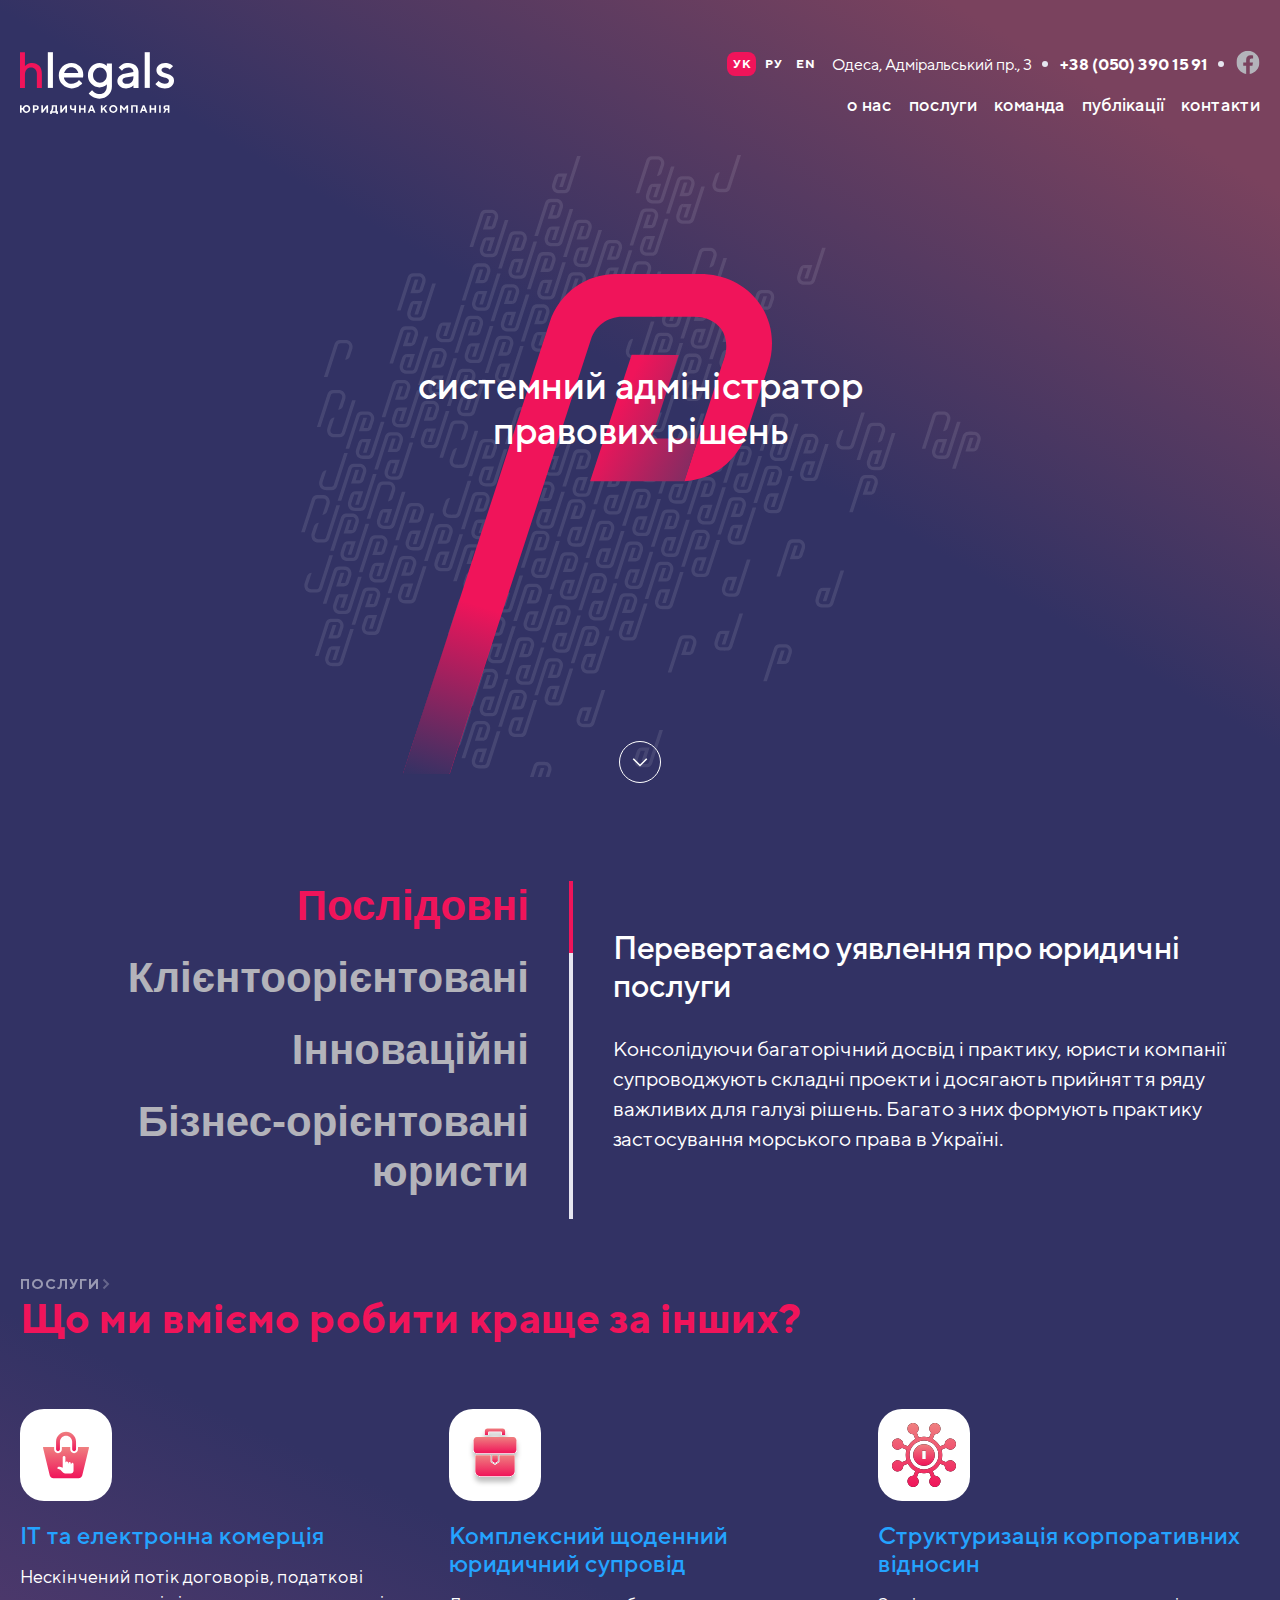
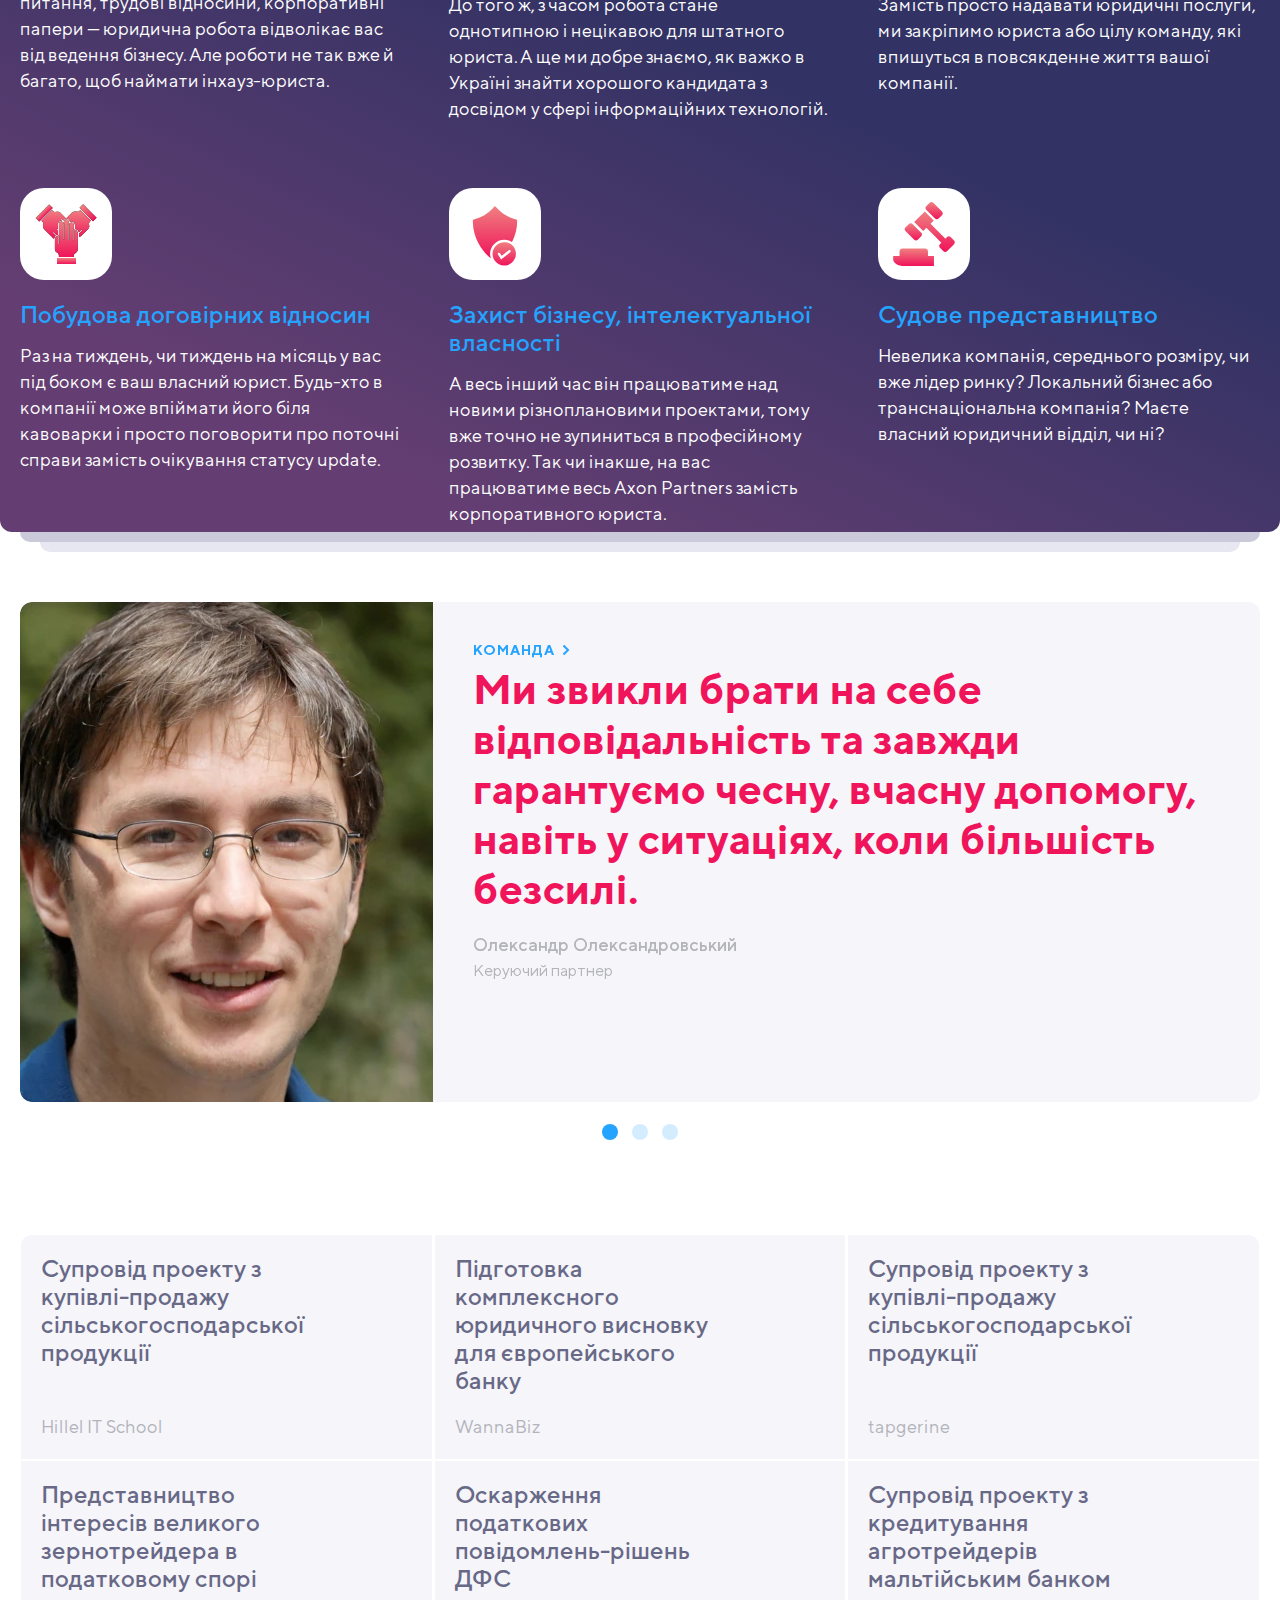
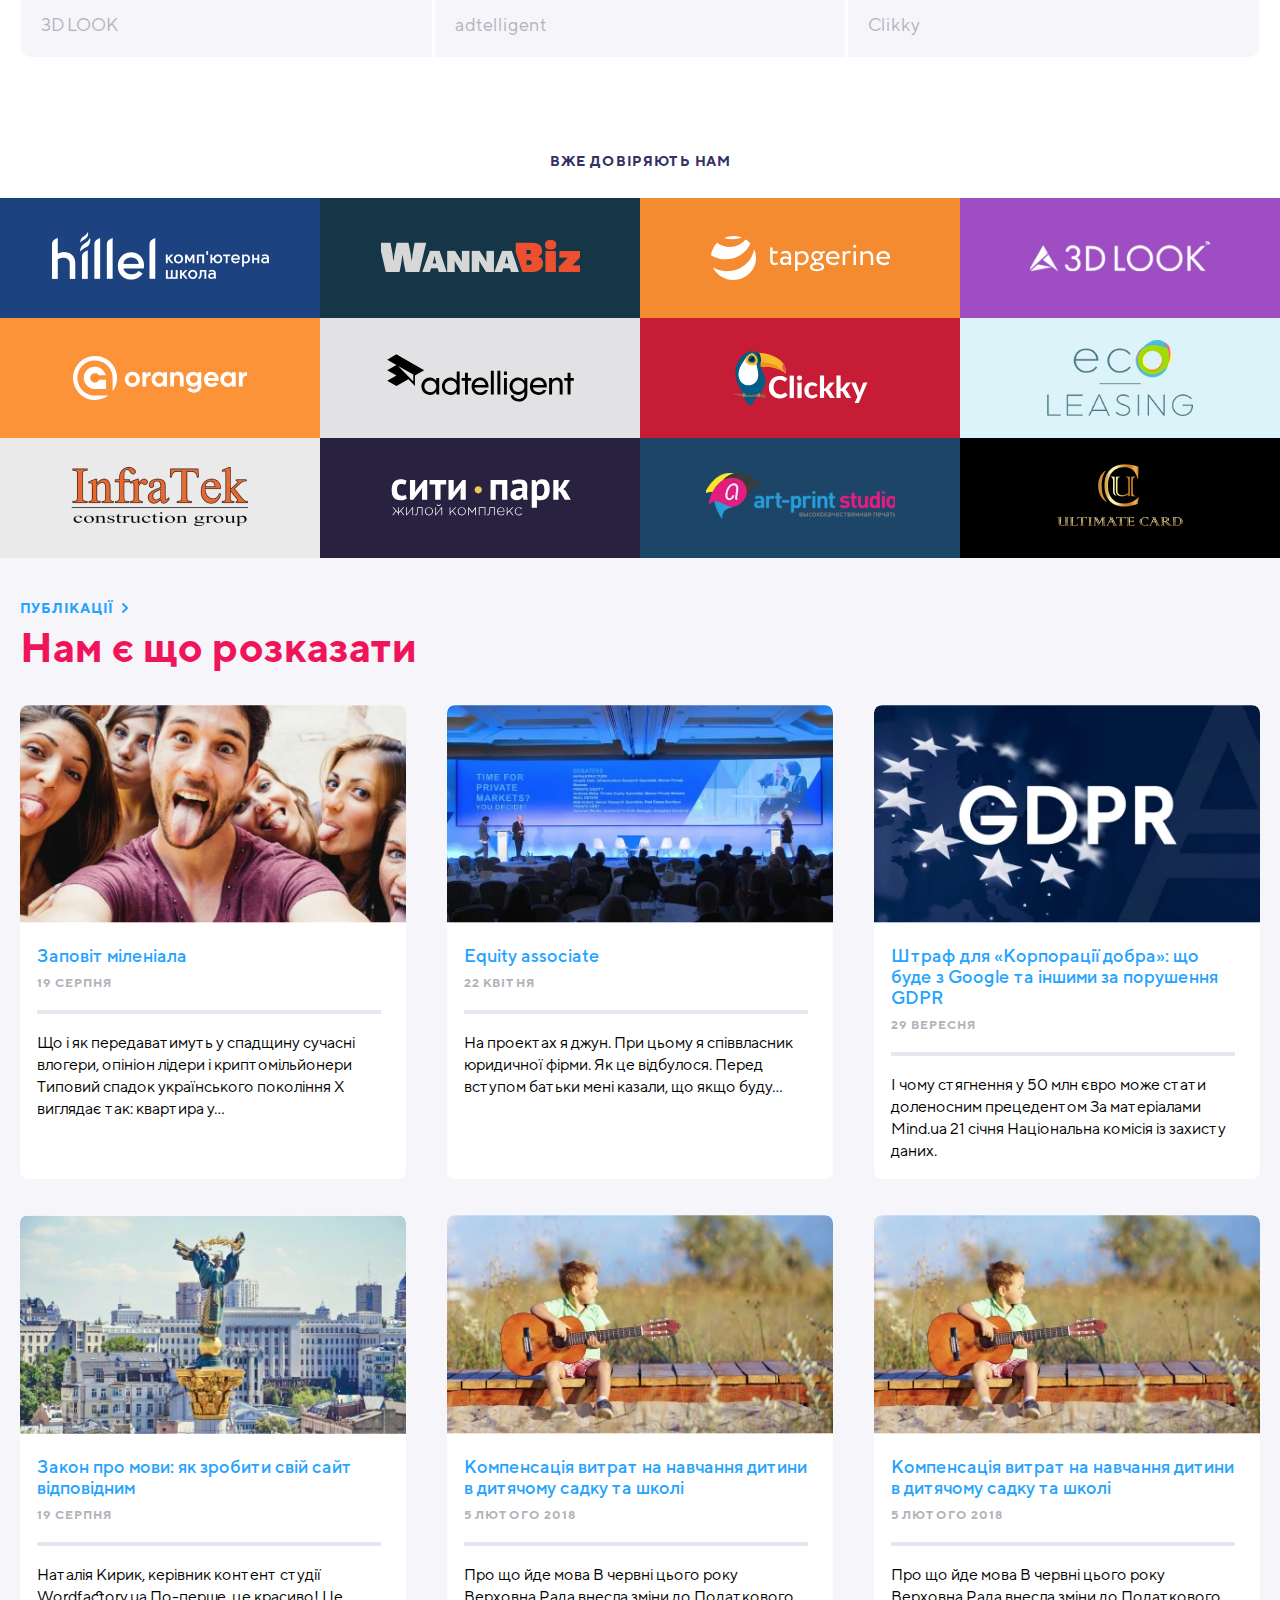
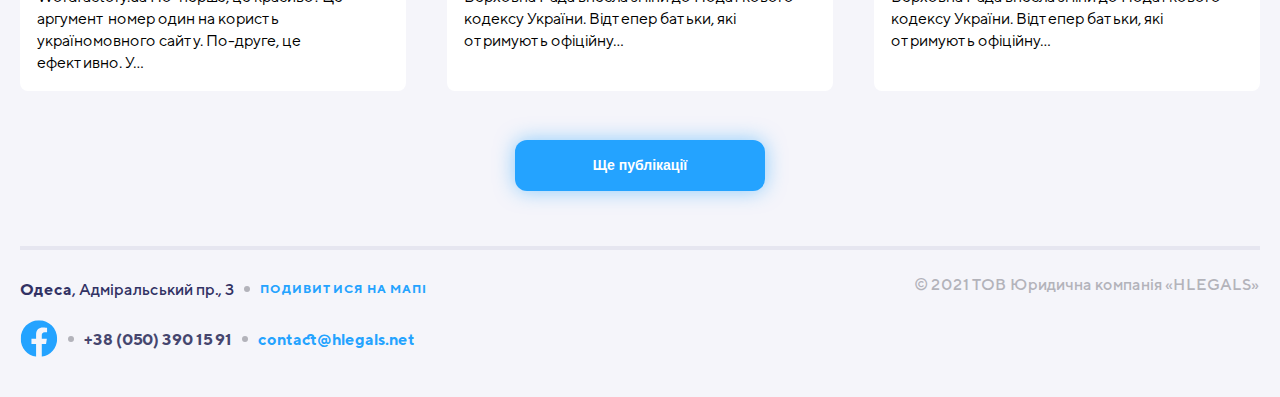
==== app/index.html @ 1779234e "finish" ====
<!DOCTYPE html>
<html lang="uk">
<head>
    <meta charset="utf-8">
    <meta name="viewport" content="width=device-width, initial-scale=1.0">
    <link rel="stylesheet" href="css/style.css">
    <link rel="preload" href="fonts/ttnorms-regular.woff2" as="font" type="font/woff2" crossorigin="anonymous">
    <link rel="preload" href="fonts/ttnorms-medium.woff2" as="font" type="font/woff2" crossorigin="anonymous">
    <link rel="preload" href="fonts/ttnorms-bold.woff2" as="font" type="font/woff2" crossorigin="anonymous">
    <title>hlegals</title>
</head>
<body>
    <div class="header-banner-fon">
        <div class="container">
            <header class="header">
                <div class="header__info">
                    <div class="header__lang">
                        <a  class="active" href="#">УК</a>
                        <a href="#">РУ</a>
                        <a href="#">EN</a>
                    </div>
                    <p class="header__address">Одеса, Адміральський пр., 3</p>
                    <a class="header__tel" href="tel:+380503901591">+38 (050) 390 15 91</a>
                    <a  class="header__social" href="#" aria-label="facebook">
                        <svg class="header__social-svg" width="24" height="24">
                            <use xlink:href="img/sprite.svg#facebook"></use>
                        </svg>
                    </a>
                </div>
                <a class="header__logo" href="#" aria-label="Логотип">
                    <img src="img/logo-min-white.svg" alt="logo">
                </a>
                <div class="header__menu">
                    <button class="header__btn" id="button" type="button" aria-label="Меню-гамбургер"></button>
                    <nav class="header__nav" id="menu">
                        <div class="header__nav-item"></div>
                        <a href="./about-page.html">о нас</a>
                        <a href="./service-page.html">послуги</a>
                        <a href="#">команда</a>
                        <a href="#">публікації</a>
                        <a href="#">контакти</a>
                    </nav>
                </div>
            </header>
            <section class="banner">
                <div class="banner__wrap">
                    <img src="img/logo-p.svg" alt="logo-p">
                    <h1 class="banner__title">системний адміністратор правових рішень</h1>
                    <a class="banner__link" href="#services">
                        <svg class="banner__link-svg" width="18" height="9">
                            <use xlink:href="img/sprite.svg#arrow"></use>
                        </svg>
                    </a>
                </div>
            </section>
        </div>
    </div>
    <div class="slider-services-fon">
        <div class="container">
            <section class="slider">
                <h2 class="visually-hidden">Досвід</h2>
                <div class="slider__link">
                    <button type="button" class="slider__link-item active">Послідовні</button>
                    <button type="button" class="slider__link-item">Клієнтоорієнтовані</button>
                    <button type="button" class="slider__link-item">Інноваційні</button>
                    <button type="button" class="slider__link-item">Бізнес-орієнтовані юристи</button>
                </div>
                <div class="slider__card active">
                    <p class="slider__card-item">Послідовні</p>
                    <h3 class="slider__title">Перевертаємо уявлення про юридичні послуги</h3>
                    <p class="slider__text">Консолідуючи багаторічний досвід і практику, юристи компанії супроводжують складні проекти і досягають прийняття ряду важливих для галузі рішень. Багато з них формують практику застосування морського права в Україні.</p>
                </div>
                <div class="slider__card">
                    <p class="slider__card-item">Клієнтоорієнтовані</p>
                    <h3 class="slider__title">Перевертаємо уявлення про юридичні послуги</h3>
                    <p class="slider__text">Консолідуючи багаторічний досвід і практику, юристи компанії супроводжують складні проекти і досягають прийняття ряду важливих для галузі рішень. Багато з них формують практику застосування морського права в Україні.</p>
                </div>
                <div class="slider__card">
                    <p class="slider__card-item">Інноваційні</p>
                    <h3 class="slider__title">Перевертаємо уявлення про юридичні послуги</h3>
                    <p class="slider__text">Консолідуючи багаторічний досвід і практику, юристи компанії супроводжують складні проекти і досягають прийняття ряду важливих для галузі рішень. Багато з них формують практику застосування морського права в Україні.</p>
                </div>
                <div class="slider__card">
                    <p class="slider__card-item">Бізнес-орієнтовані юристи</p>
                    <h3 class="slider__title">Перевертаємо уявлення про юридичні послуги</h3>
                    <p class="slider__text">Консолідуючи багаторічний досвід і практику, юристи компанії супроводжують складні проекти і досягають прийняття ряду важливих для галузі рішень. Багато з них формують практику застосування морського права в Україні.</p>
                </div>
                <ul class="slider-dots">
                    <li><button class="slider-dots__item active" type="button">1</button></li>
                    <li><button class="slider-dots__item" type="button">2</button></li>
                    <li><button class="slider-dots__item" type="button">3</button></li>
                    <li><button class="slider-dots__item" type="button">4</button></li>
                </ul>
            </section>
            <section class="services" id="services">
                <a class="services__link" href="./service-page.html">
                    послуги
                    <svg class="services__link-svg" width="12" height="12">
                        <use xlink:href="img/sprite.svg#link-arrow"></use>
                    </svg>
                </a>
                <h2 class="services__title">Що ми вміємо робити краще за інших?</h2>
                <div class="services__wrap">
                    <div class="services__card">
                        <img src="img/it-and-commerce.svg" width="44" height="44" alt="it-and-commerce">
                        <a class="services__card-title" href="./service-page.html">IT та електронна комерція</a>
                        <p class="services__card-text">Нескінчений потік договорів, податкові питання, трудові відносини, корпоративні папери — юридична робота відволікає вас від ведення бізнесу. Але роботи не так вже й багато, щоб наймати інхауз-юриста.</p>
                    </div>
                    <div class="services__card">
                        <img src="img/daily-help.svg" width="44" height="44" alt="daily-help">
                        <a class="services__card-title" href="./service-page.html">Комплексний щоденний юридичний супровід</a>
                        <p class="services__card-text">До того ж, з часом робота стане однотипною і нецікавою для штатного юриста. А ще ми добре знаємо, як важко в Україні знайти хорошого кандидата з досвідом у сфері інформаційних технологій.</p>
                    </div>
                    <div class="services__card">
                        <img src="img/structuring.svg" width="44" height="44" alt="structuring">
                        <a class="services__card-title" href="./service-page.html">Структуризація корпоративних відносин</a>
                        <p class="services__card-text">Замість просто надавати юридичні послуги, ми закріпимо юриста або цілу команду, які впишуться в повсякденне життя вашої компанії.</p>
                    </div>
                    <div class="services__card">
                        <img src="img/hand-together.svg" width="44" height="44" alt="hand-together">
                        <a class="services__card-title" href="./service-page.html">Побудовa договірних відносин</a>
                        <p class="services__card-text">Раз на тиждень, чи тиждень на місяць у вас під боком є ваш власний юрист. Будь-хто в компанії може впіймати його біля кавоварки і просто поговорити про поточні справи замість очікування статусу update.</p>
                    </div>
                    <div class="services__card">
                        <img src="img/security-protection.svg" width="44" height="44" alt="security-protection">
                        <a class="services__card-title" href="./service-page.html">Захист бізнесу, інтелектуальної власності</a>
                        <p class="services__card-text">А весь інший час він працюватиме над новими різноплановими проектами, тому вже точно не зупиниться в професійному розвитку. Так чи інакше, на вас працюватиме весь Axon Partners замість корпоративного юриста.</p>
                    </div>
                    <div class="services__card">
                        <img src="img/lawyer.svg" width="36" height="37" alt="lawyer">
                        <a class="services__card-title" href="./service-page.html">Судове представництво</a>
                        <p class="services__card-text">Невелика компанія, середнього розміру, чи вже лідер ринку? Локальний бізнес або транснаціональна компанія? Маєте власний юридичний відділ, чи ні?</p>
                    </div>
                </div>
            </section>
        </div>
    </div>
    <section class="team">
        <div class="container">
            <h2 class="visually-hidden">Команда</h2>
            <div class="slick-slider">
                <div class="team__card">
                    <a class="link-arrow team__link" href="./about-page.html">
                        команда
                        <svg class="link-arrow__svg" width="12" height="12">
                            <use xlink:href="img/sprite.svg#link-arrow"></use>
                        </svg>
                    </a>
                    <h3 class="title-accent team__title">Ми звикли брати на себе відповідальність та завжди гарантуємо чесну, вчасну допомогу, навіть у ситуаціях, коли більшість безсилі.</h3>
                    <picture class="team__img">
                        <source media="(min-width: 992px)" srcset="img/olexander_992.webp 1x, img/olexander_992@2x.webp 2x" type="image/webp">
                        <source type="image/webp" srcset="img/olexander.webp 1x, img/olexander@2x.webp 2x">
                        <source media="(min-width: 992px)" srcset="img/olexander_992.jpg 1x, img/olexander_992@2x.jpg 2x">
                        <img src="img/olexander.jpg" srcset="img/olexander@2x.jpg 2x" alt="olexander">
                    </picture>
                    <div class="team__item">
                        <p class="team__name">Олександр Олександровський</p>
                        <p class="team__text">Керуючий партнер</p>
                    </div>
                </div>
                <div class="team__card">
                    <a class="link-arrow team__link" href="./about-page.html">
                        команда
                        <svg class="link-arrow__svg" width="12" height="12">
                            <use xlink:href="img/sprite.svg#link-arrow"></use>
                        </svg>
                    </a>
                    <h3 class="title-accent team__title">Ми звикли брати на себе відповідальність та завжди гарантуємо чесну, вчасну допомогу, навіть у ситуаціях, коли більшість безсилі.</h3>
                    <picture class="team__img">
                        <source media="(min-width: 992px)" srcset="img/olexander_992.webp 1x, img/olexander_992@2x.webp 2x" type="image/webp">
                        <source type="image/webp" srcset="img/olexander.webp 1x, img/olexander@2x.webp 2x">
                        <source media="(min-width: 992px)" srcset="img/olexander_992.jpg 1x, img/olexander_992@2x.jpg 2x">
                        <img src="img/olexander.jpg" srcset="img/olexander@2x.jpg 2x" alt="olexander">
                    </picture>
                    <div class="team__item">
                        <p class="team__name">Олександр Олександровський</p>
                        <p class="team__text">Керуючий партнер</p>
                    </div>
                </div>
                <div class="team__card">
                    <a class="link-arrow team__link" href="./about-page.html">
                        команда
                        <svg class="link-arrow__svg" width="12" height="12">
                            <use xlink:href="img/sprite.svg#link-arrow"></use>
                        </svg>
                    </a>
                    <h3 class="title-accent team__title">Ми звикли брати на себе відповідальність та завжди гарантуємо чесну, вчасну допомогу, навіть у ситуаціях, коли більшість безсилі.</h3>
                    <picture class="team__img">
                        <source media="(min-width: 992px)" srcset="img/olexander_992.webp 1x, img/olexander_992@2x.webp 2x" type="image/webp">
                        <source type="image/webp" srcset="img/olexander.webp 1x, img/olexander@2x.webp 2x">
                        <source media="(min-width: 992px)" srcset="img/olexander_992.jpg 1x, img/olexander_992@2x.jpg 2x">
                        <img src="img/olexander.jpg" srcset="img/olexander@2x.jpg 2x" alt="olexander">
                    </picture>
                    <div class="team__item">
                        <p class="team__name">Олександр Олександровський</p>
                        <p class="team__text">Керуючий партнер</p>
                    </div>
                </div>
            </div>
        </div>
    </section>
    <section class="case">
        <div class="container">
            <h2 class="visually-hidden">Наші кейси</h2>
            <div class="case__wrap">
                <a class="case__link" href="#">
                    Супровід проекту з купівлі-продажу сільськогосподарської продукції
                    <span class="case__link-item">Hillel IT School</span>
                </a>
                <a class="case__link" href="#">
                    Підготовка комплексного юридичного висновку для європейського банку
                    <span class="case__link-item">WannaBiz</span>
                </a>
                <a class="case__link" href="#">
                    Супровід проекту з купівлі-продажу сільськогосподарської продукції
                    <span class="case__link-item">tapgerine</span>
                </a>
                <a class="case__link" href="#">
                    Представництво інтересів великого зернотрейдера в податковому спорі
                    <span class="case__link-item">3D LOOK</span>
                </a>
                <a class="case__link" href="#">
                    Оскарження податкових повідомлень-рішень ДФС
                    <span class="case__link-item">adtelligent</span>
                </a>
                <a class="case__link" href="#">
                    Супровід проекту з кредитування агротрейдерів мальтійським банком
                    <span class="case__link-item">Clikky</span>
                </a>
            </div>
        </div>
    </section>
    <section class="partner">
        <div class="container">
            <h2 class="partner__title">Вже довіряють нам</h2>
            <ul class="partner__wrap">
                <li class="partner__item">
                    <picture>
                        <source media="(min-width: 992px)" srcset="img/hillel_992.webp 1x, img/hillel_992@2x.webp 2x" type="image/webp">
                        <source type="image/webp" srcset="img/hillel.webp 1x, img/hillel@2x.webp 2x">
                        <source media="(min-width: 992px)" srcset="img/hillel_992.png 1x, img/hillel_992@2x.png 2x">
                        <img src="img/hillel.png" srcset="img/hillel@2x.png 2x" alt="hillel">
                    </picture>
                </li>
                <li class="partner__item partner__item_blue-green">
                    <picture>
                        <source media="(min-width: 992px)" srcset="img/wannabiz_992.webp 1x, img/wannabiz_992@2x.webp 2x" type="image/webp">
                        <source type="image/webp" srcset="img/wannabiz.webp 1x, img/wannabiz@2x.webp 2x">
                        <source media="(min-width: 992px)" srcset="img/wannabiz_992.png 1x, img/wannabiz_992@2x.png 2x">
                        <img src="img/wannabiz.png" srcset="img/wannabiz@2x.png 2x" alt="wannabiz">
                    </picture>
                </li>
                <li class="partner__item partner__item_orange">
                    <img src="img/tapgerine.svg" width="161" height="40" alt="tapgerine">
                </li>
                <li class="partner__item partner__item_purple">
                    <img src="img/3dlook.svg" width="146" height="34" alt="3dlook">
                </li>
                <li class="partner__item partner__item_light-orange">
                    <img src="img/orangear.svg" width="144" height="36" alt="orangear">
                </li>
                <li class="partner__item partner__item_grey">
                    <img src="img/adtelligent.svg" width="129" height="33" alt="adtelligent">
                </li>
                <li class="partner__item partner__item_red">
                    <img src="img/clickky.svg" width="112" height="49" alt="clickky">
                </li>
                <li class="partner__item partner__item_light-blue">
                    <img src="img/ecolease.svg" width="104" height="54" alt="ecolease">
                </li>
                <li class="partner__item partner__item_light-grey">
                    <picture>
                        <source media="(min-width: 992px)" srcset="img/infratek_992.webp 1x, img/infratek_992@2x.webp 2x" type="image/webp">
                        <source type="image/webp" srcset="img/infratek.webp 1x, img/infratek@2x.webp 2x">
                        <source media="(min-width: 992px)" srcset="img/infratek_992.png 1x, img/infratek_992@2x.png 2x">
                        <img src="img/infratek.png" srcset="img/infratek@2x.png 2x" alt="infratek">
                    </picture>
                </li>
                <li class="partner__item partner__item_dark-purple">
                    <img src="img/city-park.svg" width="132" height="28" alt="city-park">
                </li>
                <li class="partner__item partner__item_blue">
                    <picture>
                        <source media="(min-width: 992px)" srcset="img/art-print_992.webp 1x, img/art-print_992@2x.webp 2x" type="image/webp">
                        <source type="image/webp" srcset="img/art-print.webp 1x, img/art-print@2x.webp 2x">
                        <source media="(min-width: 992px)" srcset="img/art-print_992.png 1x, img/art-print_992@2x.png 2x">
                        <img src="img/art-print.png" srcset="img/art-print@2x.png 2x" alt="art-print">
                    </picture>
                </li>
                <li class="partner__item partner__item_black">
                    <picture>
                        <source media="(min-width: 992px)" srcset="img/ultimate-card_992.webp 1x, img/ultimate-card_992@2x.webp 2x" type="image/webp">
                        <source type="image/webp" srcset="img/ultimate-card.webp 1x, img/ultimate-card@2x.webp 2x">
                        <source media="(min-width: 992px)" srcset="img/ultimate-card_992.png 1x, img/ultimate-card_992@2x.png 2x">
                        <img src="img/ultimate-card.png" srcset="img/ultimate-card@2x.png 2x" alt="ultimate-card">
                    </picture>
                </li>
            </ul>
        </div>
    </section>
    <section class="publication">
        <div class="container">
            <a class="link-arrow" href="#">
                Публікації
                <svg class="link-arrow__svg" width="12" height="12">
                    <use xlink:href="img/sprite.svg#link-arrow"></use>
                </svg>
            </a>
            <h2 class="title-accent">Нам є що розказати</h2>
            <div class="publication__row">
                <div class="publication__wrap">
                    <div class="publication__card">
                        <a class="publication__link-img" href="#" aria-label="Публікації">
                            <picture>
                                <source media="(min-width: 768px)" srcset="img/millennial_992.webp 1x, img/millennial_992@2x.webp 2x" type="image/webp">
                                <source type="image/webp" srcset="img/millennial.webp 1x, img/millennial@2x.webp 2x">
                                <source media="(min-width: 768px)" srcset="img/millennial_992.jpg 1x, img/millennial_992@2x.jpg 2x">
                                <img src="img/millennial.jpg" srcset="img/millennial@2x.jpg 2x" alt="millennial">
                            </picture>
                        </a>
                        <div class="publication__card-item">
                            <a class="publication__link" href="#">Заповіт міленіала</a>
                            <p class="publication__date">19 серпня</p>
                            <p class="publication__text">Що і як передаватимуть у спадщину сучасні влогери, опініон лідери і криптомільйонери Типовий спадок українського покоління Х виглядає так: квартира у…</p>
                        </div>
                    </div>
                </div>
                <div class="publication__wrap">
                    <div class="publication__card">
                        <a class="publication__link-img" href="#" aria-label="Публікації">
                            <picture>
                                <source media="(min-width: 768px)" srcset="img/equity-associate_992.webp 1x, img/equity-associate_992@2x.webp 2x" type="image/webp">
                                <source type="image/webp" srcset="img/equity-associate.webp 1x, img/equity-associate@2x.webp 2x">
                                <source media="(min-width: 768px)" srcset="img/equity-associate_992.jpg 1x, img/equity-associate_992@2x.jpg 2x">
                                <img src="img/equity-associate.jpg" srcset="img/equity-associate@2x.jpg 2x" alt="equity-associate">
                            </picture>
                        </a>
                        <div class="publication__card-item">
                            <a class="publication__link" href="#">Equity associate</a>
                            <p class="publication__date">22 квітня</p>
                            <p class="publication__text">На проектах я джун. При цьому я співвласник юридичної фірми. Як це відбулося. Перед вступом батьки мені казали, що якщо буду…</p>
                        </div>
                    </div>
                </div>
                <div class="publication__wrap publication__wrap_open publication__wrap_hidden-mobile">
                    <div class="publication__card">
                        <a class="publication__link-img" href="#" aria-label="Публікації">
                            <picture>
                                <source media="(min-width: 768px)" srcset="img/gdpr_992.webp 1x, img/gdpr_992@2x.webp 2x" type="image/webp">
                                <source type="image/webp" srcset="img/gdpr.webp 1x, img/gdpr@2x.webp 2x">
                                <source media="(min-width: 768px)" srcset="img/gdpr_992.jpg 1x, img/gdpr_992@2x.jpg 2x">
                                <img src="img/gdpr.jpg" srcset="img/gdpr@2x.jpg 2x" alt="gdpr">
                            </picture>
                        </a>
                        <div class="publication__card-item">
                            <a class="publication__link" href="#">Штраф для «Корпорації добра»: що буде з Google та іншими за порушення GDPR</a>
                            <p class="publication__date">29 вересня</p>
                            <p class="publication__text">І чому стягнення у 50 млн євро може стати доленосним прецедентом За матеріалами Mind.ua 21 січня Національна комісія із захисту даних.</p>
                        </div>
                    </div>
                </div>
                <div class="publication__wrap publication__wrap_open publication__wrap_hidden-mobile">
                    <div class="publication__card">
                        <a class="publication__link-img" href="#" aria-label="Публікації">
                            <picture>
                                <source media="(min-width: 992px)" srcset="img/language-law_992.webp 1x, img/language-law_992@2x.webp 2x" type="image/webp">
                                <source type="image/webp" srcset="img/language-law.webp 1x, img/language-law@2x.webp 2x">
                                <source media="(min-width: 768px)" srcset="img/language-law_992.jpg 1x, img/language-law_992@2x.jpg 2x">
                                <img src="img/language-law.jpg" srcset="img/language-law@2x.jpg 2x" alt="language-law">
                            </picture>
                        </a>
                        <div class="publication__card-item">
                            <a class="publication__link" href="#">Закон про мови: як зробити свій сайт відповідним</a>
                            <p class="publication__date">19 серпня</p>
                            <p class="publication__text">Наталія Кирик, керівник контент студії Wordfactory.ua По-перше, це красиво! Це аргумент номер один на користь україномовного сайту. По-друге, це ефективно. У…</p>
                        </div>
                    </div>
                </div>
                <div class="publication__wrap publication__wrap_hidden-mobile">
                    <div class="publication__card">
                        <a class="publication__link-img" href="#" aria-label="Публікації">
                            <picture>
                                <source media="(min-width: 992px)" srcset="img/kindergraten-school_992.webp 1x, img/kindergraten-school_992@2x.webp 2x" type="image/webp">
                                <source type="image/webp" srcset="img/kindergraten-school.webp 1x, img/kindergraten-school@2x.webp 2x">
                                <source media="(min-width: 992px)" srcset="img/kindergraten-school_992.jpg 1x, img/kindergraten-school_992@2x.jpg 2x">
                                <img src="img/kindergraten-school.jpg" srcset="img/kindergraten-school@2x.jpg 2x" alt="kindergraten-school">
                            </picture>
                        </a>
                        <div class="publication__card-item">
                            <a class="publication__link" href="#">Компенсація витрат на навчання дитини в дитячому садку та школі</a>
                            <p class="publication__date">5 Лютого 2018</p>
                            <p class="publication__text">Про що йде мова В червні цього року Верховна Рада внесла зміни до Податкового кодексу України. Відтепер батьки, які отримують офіційну…</p>
                        </div>
                    </div>
                </div>
                <div class="publication__wrap publication__wrap_hidden-mobile">
                    <div class="publication__card">
                        <a class="publication__link-img" href="#" aria-label="Публікації">
                            <picture>
                                <source media="(min-width: 992px)" srcset="img/kindergraten-school_992.webp 1x, img/kindergraten-school_992@2x.webp 2x" type="image/webp">
                                <source type="image/webp" srcset="img/kindergraten-school.webp 1x, img/kindergraten-school@2x.webp 2x">
                                <source media="(min-width: 992px)" srcset="img/kindergraten-school_992.jpg 1x, img/kindergraten-school_992@2x.jpg 2x">
                                <img src="img/kindergraten-school.jpg" srcset="img/kindergraten-school@2x.jpg 2x" alt="kindergraten-school">
                            </picture>
                        </a>
                        <div class="publication__card-item">
                            <a class="publication__link" href="#">Компенсація витрат на навчання дитини в дитячому садку та школі</a>
                            <p class="publication__date">5 Лютого 2018</p>
                            <p class="publication__text">Про що йде мова В червні цього року Верховна Рада внесла зміни до Податкового кодексу України. Відтепер батьки, які отримують офіційну…</p>
                        </div>
                    </div>
                </div>
            </div>
            <button class="publication__btn" type="button">Ще публікації</button>
        </div>
    </section>
    <footer class="footer">
        <div class="container">
            <div class="footer__wrap">
                <div class="footer__info">
                    <p class="footer__text footer__text-dot">Одеса<span class="footer__text-medium">, Адміральський пр., 3</span></p>
                    <a class="footer__map" href="#">Подивитися на мапі</a>
                </div>
                <div class="footer__contacts">
                    <a class="footer__fb" href="#" aria-label="facebook">
                        <svg class="footer__fb-svg" width="38" height="38">
                            <use xlink:href="img/sprite.svg#facebook"></use>
                        </svg>
                    </a>
                    <a class="footer__text footer__text_dark" href="tel:+380503901591">+38 (050) 390 15 91</a>
                    <a class="footer__text footer__text_blue" href="mailto:contact@hlegals.net">contact@hlegals.net</a>
                </div>
                <div class="footer__item">
                    <p class="footer__text footer__text_grey">&#169; 2021 ТОВ Юридична компанія</p>
                    <p class="footer__text footer__text_grey">«HLEGALS»</p>
                </div>
            </div>
        </div>
    </footer>
    <script src="js/all.js"></script>
</body>
</html>
---- app/css/style.css ----
@font-face {
  font-family: "TT Norms";
  src: url("../fonts/ttnorms-regular.woff2") format("woff2"), url("../fonts/ttnorms-regular.woff") format("woff");
  font-weight: 400;
  font-style: normal;
}

@font-face {
  font-family: "TT Norms";
  src: url("../fonts/ttnorms-medium.woff2") format("woff2"), url("../fonts/ttnorms-medium.woff") format("woff");
  font-weight: 500;
  font-style: normal;
}

@font-face {
  font-family: "TT Norms";
  src: url("../fonts/ttnorms-bold.woff2") format("woff2"), url("../fonts/ttnorms-bold.woff") format("woff");
  font-weight: 700;
  font-style: normal;
}

* {
  -webkit-box-sizing: border-box;
          box-sizing: border-box;
  margin: 0;
}

body {
  font-family: "TT Norms", "Arial", sans-serif;
  font-style: normal;
  font-weight: 400;
  min-width: 375px;
}

.container {
  max-width: 1360px;
  min-width: 375px;
  margin: 0 auto;
  padding: 0 20px;
}

a {
  text-decoration: none;
}

ul {
  list-style: none;
  padding: 0;
}

.visually-hidden {
  position: absolute;
  width: 1px;
  height: 1px;
  margin: -1px;
  border: 0;
  padding: 0;
  clip: rect(0 0 0 0);
  overflow: hidden;
}

.header-banner-fon {
  background: linear-gradient(30deg, #323264 14.33%, #323264 51.39%, #7A425E 87.53%);
  background-color: #323264;
}

.header-service-fon {
  background: url(../img/bg-services.jpg) no-repeat top center, -webkit-gradient(linear, left top, left bottom, from(rgba(50, 50, 100, 0.1)), to(#323264));
  background: url(../img/bg-services.jpg) no-repeat top center, linear-gradient(180deg, rgba(50, 50, 100, 0.1) 0%, #323264 100%);
  background-size: cover;
  background-color: #323264;
}

@media (-webkit-min-device-pixel-ratio: 1.5) and (-webkit-min-device-pixel-ratio: 1.5), (min-resolution: 144dpi) and (min-resolution: 1.5dppx) {
  .header-service-fon {
    background-image: url(../img/bg-services@2x.jpg);
  }
}

.header {
  padding-top: 20px;
  display: grid;
  grid-template-columns: 1fr auto;
  grid-template-rows: auto 1fr;
}

.header__info {
  grid-column: 1 / 3;
  display: -webkit-box;
  display: -ms-flexbox;
  display: flex;
  -webkit-box-pack: justify;
      -ms-flex-pack: justify;
          justify-content: space-between;
  -webkit-box-align: center;
      -ms-flex-align: center;
          align-items: center;
}

.header__lang a {
  font-weight: 700;
  font-size: 12px;
  line-height: 14px;
  letter-spacing: 1px;
  color: #B3B3BA;
  display: -webkit-inline-box;
  display: -ms-inline-flexbox;
  display: inline-flex;
  -webkit-box-pack: center;
      -ms-flex-pack: center;
          justify-content: center;
  -webkit-box-align: center;
      -ms-flex-align: center;
          align-items: center;
  width: 29px;
  height: 24px;
}

.header__lang a:hover {
  background-color: #EDEDF7;
  border-radius: 8px;
}

.header__lang a.active {
  color: #FFFFFF;
  background-color: #F0145A;
  border-radius: 8px;
}

.header__address {
  display: none;
}

.header__tel {
  font-weight: bold;
  font-size: 16px;
  line-height: 19px;
  color: #B3B3BA;
}

.header__tel:hover {
  color: #F0145A;
}

.header__social {
  display: none;
}

.header__social-svg {
  fill: #B3B3BA;
  display: block;
}

.header__social-svg:hover {
  fill: #FFFFFF;
  -webkit-transition-duration: 0.8s;
          transition-duration: 0.8s;
  -webkit-transition-property: fill;
  transition-property: fill;
}

.header__logo {
  justify-self: start;
  display: block;
  margin-top: 20px;
}

.header__logo img {
  display: block;
}

.header__menu {
  display: -webkit-box;
  display: -ms-flexbox;
  display: flex;
  -webkit-box-pack: end;
      -ms-flex-pack: end;
          justify-content: flex-end;
  -webkit-box-align: end;
      -ms-flex-align: end;
          align-items: flex-end;
  position: relative;
}

.header__btn {
  width: 32px;
  height: 32px;
  background-color: inherit;
  background-image: url(../img/hamburger-white.svg);
  background-position: center;
  cursor: pointer;
  border: none;
}

.header__btn.active {
  background-image: url(../img/close.svg);
  background-color: #EDEDF7;
  border-radius: 12px;
}

.header__btn:active {
  background-color: #EDEDF7;
  border-radius: 12px;
}

.header__nav {
  position: absolute;
  right: 0;
  top: 40px;
  z-index: 10;
  display: none;
}

.header__nav.show {
  display: block;
}

.header__nav-item {
  height: 16px;
}

.header__nav a {
  font-size: 24px;
  font-weight: 500;
  line-height: 28px;
  color: #24A3FF;
  background-color: #F5F5FA;
  border-radius: 12px;
  display: -webkit-inline-box;
  display: -ms-inline-flexbox;
  display: inline-flex;
  -webkit-box-pack: center;
      -ms-flex-pack: center;
          justify-content: center;
  -webkit-box-align: center;
      -ms-flex-align: center;
          align-items: center;
  margin-bottom: 11px;
  width: 335px;
  height: 44px;
}

.header__nav a:active {
  background-color: #EDEDF7;
}

.header__nav a:hover {
  color: #F0145A;
}

@media (min-width: 768px) {
  .header__wrap {
    grid-template-columns: 1fr 1fr;
    grid-template-rows: 1fr 1fr 1fr;
  }
  .header__info {
    -webkit-box-pack: start;
        -ms-flex-pack: start;
            justify-content: flex-start;
  }
  .header__lang a {
    color: #FFFFFF;
  }
  .header__address {
    font-size: 16px;
    line-height: 19px;
    color: #FFFFFF;
    display: block;
    margin: 0 12px;
    position: relative;
    padding-right: 16px;
  }
  .header__tel {
    color: #FFFFFF;
    position: relative;
    padding-right: 16px;
    margin-right: 12px;
  }
  .header__address::after,
  .header__tel::after {
    content: "";
    width: 6px;
    height: 6px;
    background-color: #E6E6F0;
    border-radius: 50%;
    position: absolute;
    top: 6px;
    margin-left: 10px;
  }
  .header__social {
    display: block;
    margin-bottom: 4px;
  }
  .header__logo {
    grid-column: 1 / 3;
    align-self: center;
  }
  .header__logo img {
    width: 155px;
    height: 62px;
  }
  .header__menu {
    justify-self: start;
    grid-column: 1 / 3;
  }
  .header__btn {
    display: none;
  }
  .header__nav {
    position: static;
    display: inline-block;
    vertical-align: top;
  }
  .header__nav a {
    font-weight: 500;
    font-size: 18px;
    line-height: 21px;
    width: auto;
    height: auto;
    background-color: inherit;
    color: #FFFFFF;
    margin-right: 14px;
    border-bottom: 2px solid transparent;
    border-radius: 0;
  }
  .header__nav a:active {
    background-color: transparent;
  }
  .header__nav a.active {
    border-bottom: 2px solid #FFFFFF;
  }
}

@media (min-width: 992px) {
  .header {
    padding-top: 43px;
  }
  .header__wrap {
    grid-template-columns: 1fr auto;
    grid-template-rows: auto auto;
  }
  .header__logo {
    grid-row: 1 / 3;
    margin: 0 0 5px;
    align-self: center;
  }
  .header__info {
    grid-column: 2 / 3;
    grid-row: 1 / 2;
    margin-top: 7px;
  }
  .header__menu {
    grid-column: 2 / 3;
    grid-row: 2 / 3;
    justify-self: end;
  }
  .header__nav a {
    margin-right: 0;
    margin-left: 14px;
  }
}

.banner {
  padding-top: 148px;
  padding-bottom: 20px;
}

.banner__wrap {
  display: -webkit-box;
  display: -ms-flexbox;
  display: flex;
  -webkit-box-orient: vertical;
  -webkit-box-direction: normal;
      -ms-flex-direction: column;
          flex-direction: column;
  max-width: 335px;
  position: relative;
  margin: auto;
}

.banner__wrap img {
  max-width: 100%;
  position: absolute;
  bottom: 2%;
  right: 20%;
}

.banner__title {
  font-weight: 500;
  margin-bottom: 201px;
  font-size: 38px;
  line-height: 45px;
  color: #FFFFFF;
  text-align: center;
  position: relative;
  z-index: 2;
}

.banner__link {
  display: -webkit-inline-box;
  display: -ms-inline-flexbox;
  display: inline-flex;
  width: 42px;
  height: 42px;
  border: 1px solid #FFFFFF;
  border-radius: 50%;
  margin: auto;
  position: relative;
  z-index: 2;
}

.banner__link-svg {
  fill: none;
  margin: auto;
}

.banner__link:hover {
  -webkit-transform: translateY(10px);
          transform: translateY(10px);
  -webkit-transition-duration: 1s;
          transition-duration: 1s;
  -webkit-transition-property: -webkit-transform;
  transition-property: -webkit-transform;
  transition-property: transform;
  transition-property: transform, -webkit-transform;
}

@media (min-width: 992px) {
  .banner {
    padding-top: 235px;
    background-image: url(../img/logo-pattern.svg);
    background-repeat: no-repeat;
    background-position: center;
  }
  .banner__wrap {
    max-width: 600px;
  }
  .banner__wrap img {
    right: 28%;
  }
  .banner__title {
    margin-bottom: 288px;
  }
}

.slider-services-fon {
  background: linear-gradient(205deg, #323264 11.93%, #323264 57.17%, #643E72 87.46%);
  background-color: #323264;
  position: relative;
  border-radius: 0px 0px 12px 12px;
}

.slider-services-fon::before, .slider-services-fon::after {
  content: "";
  position: absolute;
  height: 10px;
  border-radius: 0px 0px 12px 12px;
}

.slider-services-fon::before {
  left: 20px;
  bottom: -10px;
  background-color: #CACADB;
  width: calc(100% - 40px);
}

.slider-services-fon::after {
  background-color: #E7E7F2;
  width: calc(100% - 80px);
  left: 40px;
  bottom: -20px;
}

.slider {
  padding-top: 40px;
  padding-bottom: 40px;
}

.slider__link-item {
  display: none;
}

.slider__card {
  display: none;
  margin-bottom: 19px;
}

.slider__card.active {
  display: block;
}

.slider__card-item {
  font-weight: 700;
  font-size: 14px;
  line-height: 17px;
  letter-spacing: 1px;
  text-transform: uppercase;
  color: #F0145A;
  margin-bottom: 9px;
}

.slider__title {
  font-weight: 500;
  font-size: 22px;
  line-height: 26px;
  color: #FFFFFF;
}

.slider__text {
  font-size: 18px;
  line-height: 26px;
  color: #FFFFFF;
  margin-top: 13px;
}

@media (min-width: 992px) {
  .slider {
    display: -webkit-box;
    display: -ms-flexbox;
    display: flex;
    -webkit-box-align: center;
        -ms-flex-align: center;
            align-items: center;
    padding-top: 78px;
  }
  .slider__link {
    display: -webkit-box;
    display: -ms-flexbox;
    display: flex;
    -webkit-box-orient: vertical;
    -webkit-box-direction: normal;
        -ms-flex-direction: column;
            flex-direction: column;
    -webkit-box-align: end;
        -ms-flex-align: end;
            align-items: flex-end;
    margin-right: 40px;
  }
  .slider__link-item {
    background: inherit;
    border: none;
    display: block;
    cursor: pointer;
    font-weight: 700;
    font-size: 42px;
    line-height: 50px;
    text-transform: none;
    text-align: end;
    color: #B3B3BA;
    padding: 0 44px 22px 0;
    position: relative;
  }
  .slider__link-item:hover {
    color: #F0145A;
  }
  .slider__link-item::after {
    content: "";
    width: 4px;
    height: 100%;
    position: absolute;
    background-color: #E6E6F0;
    top: 0;
    right: 0;
  }
  .slider__link-item.active {
    color: #F0145A;
  }
  .slider__link-item.active::after {
    background-color: #F0145A;
  }
  .slider__card {
    width: 57%;
  }
  .slider__card-item {
    display: none;
  }
  .slider__title {
    font-size: 32px;
    line-height: 38px;
  }
  .slider__text {
    font-size: 21px;
    line-height: 30px;
    margin-top: 30px;
  }
}

.slider-dots {
  display: -webkit-box;
  display: -ms-flexbox;
  display: flex;
  -webkit-box-pack: center;
      -ms-flex-pack: center;
          justify-content: center;
  margin-top: 12px;
}

.slider-dots__item {
  border: none;
  background: #24A3FF;
  border-radius: 50%;
  cursor: pointer;
  width: 16px;
  height: 16px;
  text-indent: 10px;
  overflow: hidden;
  margin: 0 7px;
  opacity: 0.2;
}

.slider-dots__item:hover {
  opacity: 0.6;
}

.slider-dots__item.active {
  opacity: 1;
}

@media (min-width: 992px) {
  .slider-dots {
    display: none;
  }
}

.slick-dots {
  display: -webkit-box;
  display: -ms-flexbox;
  display: flex;
  -webkit-box-pack: center;
      -ms-flex-pack: center;
          justify-content: center;
  margin-top: 12px;
}

.slick-dots button {
  border: none;
  background: #24A3FF;
  border-radius: 50%;
  cursor: pointer;
  width: 16px;
  height: 16px;
  text-indent: 10px;
  overflow: hidden;
  margin: 0 7px;
  opacity: 0.2;
}

.slick-dots button:hover {
  opacity: 0.6;
}

.slick-active button {
  opacity: 1;
}

@media (min-width: 992px) {
  .slick-dots {
    margin-top: 0;
  }
}

.services {
  padding-top: 7px;
}

.services__link {
  font-weight: 700;
  font-size: 14px;
  line-height: 17px;
  letter-spacing: 1px;
  text-transform: uppercase;
  color: #FFFFFF;
  opacity: 0.5;
  position: relative;
}

.services__link-svg {
  stroke: #FFFFFF;
  fill: none;
  opacity: 0.5;
  position: absolute;
  top: 2px;
}

.services__link:hover {
  margin-left: 10px;
  -webkit-transition-duration: 1s;
          transition-duration: 1s;
  -webkit-transition-property: margin-left;
  transition-property: margin-left;
  color: #F0145A;
  opacity: 1;
}

.services__link:hover svg {
  stroke: #F0145A;
  opacity: 1;
}

.services__title {
  font-weight: 700;
  font-size: 32px;
  line-height: 38px;
  color: #F0145A;
}

.services__wrap {
  display: -webkit-box;
  display: -ms-flexbox;
  display: flex;
  -ms-flex-wrap: wrap;
      flex-wrap: wrap;
  -webkit-box-pack: justify;
      -ms-flex-pack: justify;
          justify-content: space-between;
}

.services__card {
  margin: 21px 0;
  width: 335px;
  display: grid;
  grid-template-columns: auto 1fr;
  grid-template-rows: auto 1fr;
}

.services__card img {
  background-color: #FFFFFF;
  border-radius: 18px;
  width: 64px;
  height: 64px;
  padding: 10px;
  margin-right: 10px;
}

.services__card-title {
  font-weight: 500;
  font-size: 18px;
  line-height: 21px;
  color: #24A3FF;
  -ms-flex-item-align: center;
      align-self: center;
}

.services__card-title:hover {
  color: #F0145A;
  -webkit-transition-duration: 1s;
          transition-duration: 1s;
  -webkit-transition-property: color;
  transition-property: color;
}

.services__card-text {
  font-size: 16px;
  line-height: 22px;
  color: #FFFFFF;
  margin-top: 8px;
  grid-column: 1 / 3;
}

@media (min-width: 768px) {
  .services__wrap {
    margin: 0 -10px;
  }
  .services__card {
    width: 50%;
    padding: 0 10px;
  }
}

@media (min-width: 992px) {
  .services {
    padding-top: 15px;
    padding-bottom: 5px;
  }
  .services__title {
    font-size: 42px;
    line-height: 50px;
  }
  .services__wrap {
    margin: 0 -20px;
  }
  .services__card {
    width: 33%;
    display: -webkit-box;
    display: -ms-flexbox;
    display: flex;
    -webkit-box-orient: vertical;
    -webkit-box-direction: normal;
        -ms-flex-direction: column;
            flex-direction: column;
    padding: 66px 20px 0;
    margin: 0;
  }
  .services__card img {
    width: 92px;
    height: 92px;
    padding: 14px;
    border-radius: 24px;
    margin-bottom: 20px;
  }
  .services__card-title {
    font-size: 24px;
    line-height: 28px;
    position: static;
    -ms-flex-item-align: start;
        align-self: flex-start;
  }
  .services__card-text {
    font-size: 18px;
    line-height: 26px;
    margin-top: 15px;
  }
}

.team {
  padding-top: 40px;
  padding-bottom: 15px;
}

.team__card {
  background: #F5F5FA;
  border-radius: 12px;
  padding: 20px 0 20px 20px;
  display: grid;
  grid-template-columns: 70px auto;
  grid-template-rows: auto auto 1fr;
}

.team__link {
  grid-column: 1 / 3;
  justify-self: start;
}

.team__title {
  grid-column: 1 / 3;
}

.team__img {
  display: -webkit-box;
  display: -ms-flexbox;
  display: flex;
  -webkit-box-align: center;
      -ms-flex-align: center;
          align-items: center;
}

.team__img img {
  max-width: 100%;
  border-radius: 120px;
}

.team__item {
  display: -webkit-box;
  display: -ms-flexbox;
  display: flex;
  -webkit-box-orient: vertical;
  -webkit-box-direction: normal;
      -ms-flex-direction: column;
          flex-direction: column;
  -webkit-box-pack: center;
      -ms-flex-pack: center;
          justify-content: center;
}

.team__name {
  font-weight: 500;
  font-size: 18px;
  line-height: 21px;
  color: #B3B3BA;
}

.team__text {
  font-size: 16px;
  line-height: 22px;
  color: #B3B3BA;
}

.team .slick-slider .team__card {
  display: grid;
}

@media (min-width: 992px) {
  .team {
    padding-top: 70px;
    padding-bottom: 50px;
  }
  .team__card {
    grid-template-columns: auto auto;
    padding: 0;
    margin-bottom: 20px;
  }
  .team__link {
    grid-column: 2 / 3;
    margin-top: 40px;
  }
  .team__title {
    grid-row: 2 / 3;
    grid-column: 2 / 3;
  }
  .team__img {
    grid-row: 1 / 4;
    padding-right: 40px;
  }
  .team__img img {
    border-radius: 12px 0 0 12px;
  }
  .team__item {
    -webkit-box-pack: start;
        -ms-flex-pack: start;
            justify-content: flex-start;
    padding-top: 10px;
  }
  .team__name {
    margin-bottom: 5px;
  }
}

.case {
  padding-top: 10px;
  padding-bottom: 43px;
}

.case__wrap {
  display: -webkit-box;
  display: -ms-flexbox;
  display: flex;
  -ms-flex-wrap: wrap;
      flex-wrap: wrap;
  -webkit-box-pack: justify;
      -ms-flex-pack: justify;
          justify-content: space-between;
}

.case__wrap :first-of-type {
  border-radius: 12px 12px 0 0;
}

.case__wrap :last-of-type {
  border-radius: 0 0 12px 12px;
}

.case__link {
  font-weight: 500;
  font-size: 18px;
  line-height: 21px;
  color: #686887;
  display: -webkit-box;
  display: -ms-flexbox;
  display: flex;
  -webkit-box-orient: vertical;
  -webkit-box-direction: normal;
      -ms-flex-direction: column;
          flex-direction: column;
  width: 335px;
  background-color: #F5F5FA;
  border: 1px solid #FFFFFF;
  padding: 19px 20px;
}

.case__link:hover {
  background-color: #EDEDF7;
  -webkit-transition-duration: 1s;
          transition-duration: 1s;
  -webkit-transition-property: background-color;
  transition-property: background-color;
}

.case__link-item {
  font-weight: 400;
  line-height: 26px;
  color: #B3B3BA;
  padding-top: 10px;
  margin-top: auto;
}

@media (min-width: 768px) {
  .case__link {
    width: 50%;
  }
}

@media (min-width: 992px) {
  .case {
    padding-top: 43px;
  }
  .case__link {
    font-size: 24px;
    line-height: 28px;
    width: 33.3%;
    padding: 19px 120px 19px 20px;
  }
  .case__link:first-of-type {
    border-radius: 12px 0 0 0;
  }
  .case__link:nth-of-type(3) {
    border-radius: 0 12px 0 0;
  }
  .case__link:last-of-type {
    border-radius: 0 0 12px 0;
  }
  .case__link:nth-last-of-type(3) {
    border-radius: 0 0 0 12px;
  }
  .case__link-item {
    font-size: 18px;
    line-height: 26px;
    padding-top: 20px;
  }
}

.partner {
  padding-top: 52px;
}

.partner .container {
  max-width: 100%;
}

.partner__title {
  font-size: 14px;
  line-height: 16px;
  letter-spacing: 1px;
  text-transform: uppercase;
  text-align: center;
  color: #323264;
  margin-bottom: 29px;
}

.partner__wrap {
  display: -webkit-box;
  display: -ms-flexbox;
  display: flex;
  -ms-flex-wrap: wrap;
      flex-wrap: wrap;
  margin: 0 -20px;
}

.partner__item {
  background-color: #1C4280;
  height: 90px;
  width: 50%;
  display: -webkit-box;
  display: -ms-flexbox;
  display: flex;
  -webkit-box-pack: center;
      -ms-flex-pack: center;
          justify-content: center;
  -webkit-box-align: center;
      -ms-flex-align: center;
          align-items: center;
}

.partner__item_blue-green {
  background-color: #143646;
}

.partner__item_orange {
  background-color: #F48B30;
}

.partner__item_purple {
  background-color: #9E4DC3;
}

.partner__item_light-orange {
  background-color: #FD9339;
}

.partner__item_grey {
  background-color: #E2E2E4;
}

.partner__item_red {
  background-color: #C71C36;
}

.partner__item_light-blue {
  background-color: #DCF3F9;
}

.partner__item_light-grey {
  background-color: #EAEAEA;
}

.partner__item_dark-purple {
  background-color: #282240;
}

.partner__item_blue {
  background-color: #1D4568;
}

.partner__item_black {
  background-color: #000000;
}

@media (min-width: 992px) {
  .partner__item {
    width: 25%;
    height: 120px;
  }
  .partner__item_orange img {
    width: 179px;
    height: 44px;
  }
  .partner__item_purple img {
    width: 180px;
    height: 42px;
  }
  .partner__item_light-orange img {
    width: 174px;
    height: 44px;
  }
  .partner__item_grey img {
    width: 187px;
    height: 48px;
  }
  .partner__item_red img {
    width: 138px;
    height: 61px;
  }
  .partner__item_light-blue img {
    width: 146px;
    height: 76px;
  }
  .partner__item_dark-purple img {
    width: 181px;
    height: 38px;
  }
}

.publication {
  background-color: #F5F5FA;
  padding-top: 17px;
  padding-bottom: 38px;
}

.publication__row {
  padding: 10px 0 7px;
}

.publication__wrap {
  margin-bottom: 30px;
  width: 335px;
  display: -webkit-box;
  display: -ms-flexbox;
  display: flex;
}

.publication__wrap_hidden-mobile {
  display: none;
}

.publication__card {
  background-color: #FFFFFF;
  border-radius: 8px;
  overflow: hidden;
}

.publication__card-item {
  padding: 20px;
}

.publication__link {
  font-weight: 500;
  font-size: 18px;
  line-height: 21px;
  color: #24A3FF;
}

.publication__link:hover {
  color: #F0145A;
  -webkit-transition-duration: 0.5s;
          transition-duration: 0.5s;
  -webkit-transition-property: color;
  transition-property: color;
}

.publication__link-img:hover img {
  -webkit-transform: scale(1.1, 1.1);
          transform: scale(1.1, 1.1);
  -webkit-transition-duration: 1s;
          transition-duration: 1s;
  -webkit-transition-property: -webkit-transform;
  transition-property: -webkit-transform;
  transition-property: transform;
  transition-property: transform, -webkit-transform;
}

.publication__link-img img {
  border-radius: 8px 8px 0 0;
  max-width: 100%;
  display: block;
}

.publication__date {
  font-weight: 700;
  font-size: 12px;
  line-height: 14px;
  letter-spacing: 1px;
  text-transform: uppercase;
  color: #B3B3BA;
  margin-top: 10px;
}

.publication__text {
  font-size: 16px;
  line-height: 22px;
  color: #000000;
  display: none;
}

.publication__btn {
  font-weight: 700;
  font-size: 14px;
  line-height: 17px;
  color: #FFFFFF;
  cursor: pointer;
  border: none;
  background: #24A3FF;
  -webkit-box-shadow: 0 0 20px rgba(36, 163, 255, 0.5);
          box-shadow: 0 0 20px rgba(36, 163, 255, 0.5);
  border-radius: 12px;
  padding: 17px 78px;
  display: -webkit-box;
  display: -ms-flexbox;
  display: flex;
  margin: 0 auto;
}

.publication__btn:hover {
  background: #0085FF;
  -webkit-box-shadow: 0 0 30px rgba(36, 163, 255, 0.5);
          box-shadow: 0 0 30px rgba(36, 163, 255, 0.5);
  -webkit-transition-duration: 1s;
          transition-duration: 1s;
  -webkit-transition-property: background;
  transition-property: background;
}

.publication__btn.active {
  background: #006CCF;
  -webkit-box-shadow: none;
          box-shadow: none;
}

@media (min-width: 768px) {
  .publication__row {
    display: -webkit-box;
    display: -ms-flexbox;
    display: flex;
    -ms-flex-wrap: wrap;
        flex-wrap: wrap;
    -webkit-box-pack: justify;
        -ms-flex-pack: justify;
            justify-content: space-between;
    margin: 0 -10px;
  }
  .publication__wrap {
    width: 50%;
    padding: 0 10px;
  }
  .publication__wrap_open {
    display: -webkit-box;
    display: -ms-flexbox;
    display: flex;
  }
  .publication__card-item {
    max-width: 345px;
  }
}

@media (min-width: 992px) {
  .publication {
    padding-top: 40px;
    padding-bottom: 55px;
  }
  .publication__row {
    margin: 0 -20px;
    padding-top: 5px;
  }
  .publication__wrap {
    width: 33.3%;
    margin: 18px 0;
    padding: 0 20px;
  }
  .publication__wrap_hidden-mobile {
    display: -webkit-box;
    display: -ms-flexbox;
    display: flex;
  }
  .publication__card-item {
    padding: 22px 25px 17px 17px;
    max-width: 400px;
  }
  .publication__text {
    display: block;
    margin-top: 20px;
    padding-top: 18px;
    border-top: 4px solid #E6E6F0;
  }
  .publication__btn {
    margin: 24px auto 0;
  }
}

.link-arrow {
  font-weight: 700;
  font-size: 14px;
  line-height: 17px;
  letter-spacing: 1px;
  text-transform: uppercase;
  color: #24A3FF;
  position: relative;
  padding-right: 17px;
}

.link-arrow:hover {
  color: #F0145A;
  margin-left: 10px;
  -webkit-transition-duration: 1s;
          transition-duration: 1s;
  -webkit-transition-property: margin-left;
  transition-property: margin-left;
}

.link-arrow:hover .link-arrow__svg {
  stroke: #F0145A;
}

.link-arrow__svg {
  fill: none;
  stroke: #24A3FF;
  position: absolute;
  top: 2px;
  right: 0;
}

.title-accent {
  font-weight: 700;
  font-size: 32px;
  line-height: 38px;
  color: #F0145A;
  margin: 5px 0 10px;
}

@media (min-width: 992px) {
  .title-accent {
    font-size: 42px;
    line-height: 50px;
  }
}

.footer {
  background-color: #F5F5FA;
  padding-bottom: 118px;
}

.footer__wrap {
  text-align: center;
  border-top: 4px solid #E6E6F0;
}

.footer__info {
  padding: 10px 0;
}

.footer__text {
  font-weight: 700;
  font-size: 16px;
  line-height: 19px;
  color: #323264;
  margin: 10px 0 6px;
}

.footer__text-medium {
  font-weight: 500;
}

.footer__text_dark {
  color: #46466E;
}

.footer__text_dark:hover {
  color: #F0145A;
}

.footer__text_blue {
  color: #24A3FF;
}

.footer__text_blue:hover {
  color: #F0145A;
}

.footer__text_grey {
  font-weight: 500;
  color: #B3B3BA;
  margin: 0;
}

.footer__map {
  font-weight: 700;
  font-size: 12px;
  line-height: 14px;
  letter-spacing: 1px;
  text-transform: uppercase;
  color: #24A3FF;
}

.footer__map:hover {
  color: #F0145A;
}

.footer__contacts {
  display: -webkit-box;
  display: -ms-flexbox;
  display: flex;
  -webkit-box-orient: vertical;
  -webkit-box-direction: normal;
      -ms-flex-direction: column;
          flex-direction: column;
  -webkit-box-align: center;
      -ms-flex-align: center;
          align-items: center;
  padding: 10px 0 15px;
}

.footer__fb {
  margin-bottom: 10px;
}

.footer__fb-svg {
  fill: #24A3FF;
  display: block;
}

.footer__fb-svg:hover {
  fill: #F0145A;
  -webkit-transition-duration: 0.8s;
          transition-duration: 0.8s;
  -webkit-transition-property: fill;
  transition-property: fill;
}

@media (min-width: 768px) {
  .footer {
    padding-bottom: 81px;
  }
  .footer__info {
    display: -webkit-box;
    display: -ms-flexbox;
    display: flex;
    -webkit-box-pack: center;
        -ms-flex-pack: center;
            justify-content: center;
    -webkit-box-align: center;
        -ms-flex-align: center;
            align-items: center;
    padding-top: 20px;
  }
  .footer__text-dot {
    position: relative;
    padding-right: 16px;
    margin-right: 10px;
  }
  .footer__text-dot::after {
    content: "";
    width: 6px;
    height: 6px;
    background-color: #B3B3BA;
    border-radius: 50%;
    position: absolute;
    top: 6px;
    right: 0;
    margin-left: 10px;
  }
  .footer__text_grey {
    padding: 0 1px;
  }
  .footer__text_dark, .footer__text_blue {
    position: relative;
    padding-left: 16px;
    margin-left: 10px;
  }
  .footer__text_dark::before, .footer__text_blue::before {
    content: "";
    width: 6px;
    height: 6px;
    background-color: #B3B3BA;
    border-radius: 50%;
    position: absolute;
    top: 6px;
    left: 0;
    margin-right: 10px;
  }
  .footer__contacts {
    -webkit-box-orient: horizontal;
    -webkit-box-direction: normal;
        -ms-flex-direction: row;
            flex-direction: row;
    -webkit-box-pack: center;
        -ms-flex-pack: center;
            justify-content: center;
    padding: 0 0 24px;
  }
  .footer__fb {
    margin-bottom: 0;
  }
  .footer__item {
    display: -webkit-box;
    display: -ms-flexbox;
    display: flex;
    -webkit-box-pack: center;
        -ms-flex-pack: center;
            justify-content: center;
    -webkit-box-align: center;
        -ms-flex-align: center;
            align-items: center;
    padding-top: 10px;
  }
}

@media (min-width: 992px) {
  .footer {
    padding-bottom: 40px;
  }
  .footer__wrap {
    display: grid;
    grid-template-columns: 1fr 1fr;
    grid-template-rows: auto auto;
  }
  .footer__info {
    justify-self: start;
    padding: 30px 0 0 0;
  }
  .footer__text-dot {
    margin: 0 10px 0 0;
  }
  .footer__contacts {
    grid-row: 2 / 3;
    justify-self: start;
  }
  .footer__item {
    justify-self: end;
    padding-top: 20px;
  }
  .footer__contacts {
    padding: 20px 0 0;
  }
}

.header-page {
  grid-template-columns: auto auto 1fr;
}

.header-page .header__info {
  grid-column: 1 / 4;
}

.header-page__text {
  font-size: 19px;
  line-height: 22px;
  color: #FFFFFF;
  margin-top: 20px;
  position: relative;
  padding-left: 12px;
  padding-right: 22px;
}

.header-page__text::before, .header-page__text::after {
  content: "";
  height: 24px;
  position: absolute;
  top: 0;
}

.header-page__text::before {
  width: 11px;
  background-image: url(../img/slash.svg);
  background-size: 11px 24px;
  left: 0;
}

.header-page__text::after {
  width: 21px;
  background-image: url(../img/symbol-slash.svg);
  background-size: 21px 24px;
  right: 0;
}

@media (min-width: 768px) {
  .header-page .header__logo {
    grid-column: 1 / 2;
  }
  .header-page .header__menu {
    grid-column: 1 / 4;
  }
  .header-page__text {
    grid-column: 2 / 3;
    font-size: 38px;
    line-height: 45px;
    padding-left: 21px;
    padding-right: 41px;
    margin-left: 5px;
  }
  .header-page__text::before, .header-page__text::after {
    height: 47px;
    top: 0;
  }
  .header-page__text::before {
    width: 21px;
    background-size: 21px 47px;
  }
  .header-page__text::after {
    width: 41px;
    background-size: 41px 47px;
  }
}

@media (min-width: 992px) {
  .header-page .header__info {
    justify-self: end;
  }
  .header-page__text {
    grid-row: 1 / 3;
    margin-top: 0;
    align-self: center;
    margin-bottom: 20px;
  }
}

.service-banner {
  padding-top: 30px;
  padding-bottom: 16px;
  display: -webkit-box;
  display: -ms-flexbox;
  display: flex;
  -webkit-box-orient: vertical;
  -webkit-box-direction: normal;
      -ms-flex-direction: column;
          flex-direction: column;
}

.service-banner img {
  width: 92px;
  height: 92px;
  padding: 14px;
  border-radius: 24px;
  background-color: #FFFFFF;
  margin-bottom: 20px;
}

.service-banner__title {
  margin: 0 0 10px;
}

.service-banner__text {
  font-size: 18px;
  line-height: 26px;
  color: #FFFFFF;
  margin: 10px 0;
}

.service-banner__link {
  font-weight: 700;
  font-size: 14px;
  line-height: 17px;
  color: #FFFFFF;
  background: #24A3FF;
  -webkit-box-shadow: 0px 0px 20px rgba(36, 163, 255, 0.5);
          box-shadow: 0px 0px 20px rgba(36, 163, 255, 0.5);
  border-radius: 12px;
  padding: 17px 32px;
  display: inline-block;
  vertical-align: top;
  margin: 30px auto 20px;
}

.service-banner__link:hover {
  background: #0085FF;
  -webkit-box-shadow: 0 0 30px rgba(36, 163, 255, 0.5);
          box-shadow: 0 0 30px rgba(36, 163, 255, 0.5);
  -webkit-transition-duration: 0.8s;
          transition-duration: 0.8s;
  -webkit-transition-property: background;
  transition-property: background;
}

.service-banner__link:active {
  background: #006CCF;
  -webkit-transition-duration: 0.8s;
          transition-duration: 0.8s;
  -webkit-transition-property: background;
  transition-property: background;
}

@media (min-width: 768px) {
  .service-banner {
    padding-bottom: 30px;
    text-align: center;
  }
  .service-banner img {
    margin: 0 auto 10px;
  }
}

@media (min-width: 992px) {
  .service-banner {
    padding-top: 40px;
    padding-bottom: 50px;
    text-align: center;
    width: 64%;
    margin: auto;
  }
  .service-banner img {
    margin: 0 auto 20px;
  }
  .service-banner__text {
    font-size: 21px;
    line-height: 30px;
    margin: 10px 0;
  }
  .service-banner__link {
    margin: 28px auto;
  }
}

.service-item {
  padding-bottom: 13px;
}

.service-item__title {
  font-weight: 500;
  font-size: 18px;
  line-height: 21px;
  color: #FFFFFF;
  border-top: 4px solid rgba(255, 255, 255, 0.5);
  padding-top: 20px;
}

.service-item__list {
  padding-left: 10px;
}

.service-item__text {
  font-size: 18px;
  line-height: 26px;
  color: #FFFFFF;
  padding-left: 14px;
  margin: 13px 0;
  position: relative;
}

.service-item__text::before {
  content: "";
  width: 6px;
  height: 6px;
  border-radius: 50%;
  background-color: #F0145A;
  position: absolute;
  top: 10px;
  left: 0;
}

@media (min-width: 768px) {
  .service-item {
    width: 83%;
    display: -webkit-box;
    display: -ms-flexbox;
    display: flex;
    -webkit-box-orient: vertical;
    -webkit-box-direction: normal;
        -ms-flex-direction: column;
            flex-direction: column;
    margin: auto;
  }
  .service-item__title {
    font-size: 22px;
    line-height: 25px;
    margin-bottom: 7px;
  }
  .service-item__wrap {
    display: -webkit-box;
    display: -ms-flexbox;
    display: flex;
    -webkit-box-pack: justify;
        -ms-flex-pack: justify;
            justify-content: space-between;
  }
  .service-item__list {
    width: 47.7%;
  }
}

@media (min-width: 992px) {
  .service-item {
    padding-bottom: 70px;
  }
  .service-item__title {
    font-size: 24px;
    line-height: 28px;
  }
}

.service-case {
  padding-top: 42px;
  padding-bottom: 46px;
}

@media (min-width: 768px) {
  .service-case {
    padding-top: 62px;
    padding-bottom: 40px;
  }
}

.modal-window {
  display: none;
}

.modal-window.open {
  display: block;
}

.modal {
  background: #F5F5FA;
  padding: 17px 12px 85px 20px;
  width: 375px;
  position: fixed;
  left: 50%;
  top: 50%;
  -webkit-transform: translate(-50%, -50%);
          transform: translate(-50%, -50%);
  z-index: 1000;
  display: grid;
  grid-template-columns: auto auto;
}

.modal__form {
  display: -webkit-box;
  display: -ms-flexbox;
  display: flex;
  -webkit-box-orient: vertical;
  -webkit-box-direction: normal;
      -ms-flex-direction: column;
          flex-direction: column;
  padding-right: 8px;
  grid-column: 1 / 3;
}

.modal__form-text {
  margin: 10px 0;
  border: none;
  border-radius: 8px;
  padding: 10px;
  font-family: inherit;
  font-size: 18px;
  line-height: 26px;
  color: #000000;
}

.modal__form-text::-webkit-input-placeholder {
  font-weight: normal;
  font-size: 18px;
  line-height: 26px;
  color: #B3B3BA;
  opacity: 1;
}

.modal__form-text::-moz-placeholder {
  font-weight: normal;
  font-size: 18px;
  line-height: 26px;
  color: #B3B3BA;
  opacity: 1;
}

.modal__form-text:-ms-input-placeholder {
  font-weight: normal;
  font-size: 18px;
  line-height: 26px;
  color: #B3B3BA;
  opacity: 1;
}

.modal__form-text::-ms-input-placeholder {
  font-weight: normal;
  font-size: 18px;
  line-height: 26px;
  color: #B3B3BA;
  opacity: 1;
}

.modal__form-text::placeholder {
  font-weight: normal;
  font-size: 18px;
  line-height: 26px;
  color: #B3B3BA;
  opacity: 1;
}

.modal__form-text_height {
  height: 47px;
}

.modal__form-btn {
  font-weight: bold;
  font-size: 14px;
  line-height: 17px;
  color: #FFFFFF;
  cursor: pointer;
  background: #24A3FF;
  -webkit-box-shadow: 0px 0px 20px rgba(36, 163, 255, 0.5);
          box-shadow: 0px 0px 20px rgba(36, 163, 255, 0.5);
  border-radius: 12px;
  border: none;
  margin: 14px auto 0;
  padding: 17px 70px;
}

.modal__form-btn_hidden {
  display: none;
}

.modal__title {
  font-weight: 500;
  font-size: 22px;
  line-height: 26px;
  color: #F0145A;
  margin-bottom: 10px;
}

.modal__btn {
  border: none;
  cursor: pointer;
  width: 32px;
  height: 32px;
  background-image: url(../img/close.svg);
  background-position: center;
  background-color: inherit;
  justify-self: end;
  -ms-flex-item-align: start;
      align-self: start;
}

.modal__btn:active {
  background-color: #EDEDF7;
  border-radius: 12px;
}

.modal__text {
  font-weight: 700;
  font-size: 14px;
  line-height: 17px;
  letter-spacing: 1px;
  text-transform: uppercase;
  color: #B3B3BA;
  margin: 12px 0 18px 10px;
}

.modal__contact {
  margin: 4px 0;
}

.modal input:invalid {
  border: 2px solid #F0145A;
}

@media (min-width: 992px) {
  .modal {
    border-radius: 12px;
    -webkit-filter: drop-shadow(0px 15px 80px rgba(40, 40, 86, 0.5));
            filter: drop-shadow(0px 15px 80px rgba(40, 40, 86, 0.5));
    width: 527px;
    padding: 20px 15px 20px 20px;
  }
  .modal__title {
    font-size: 32px;
    line-height: 38px;
  }
  .modal__form-btn {
    margin-top: 10px;
  }
  .modal__text {
    margin-bottom: 0;
  }
  .modal__contact {
    margin: 10px 0;
  }
}

@-webkit-keyframes ellipse {
  from {
    -webkit-transform: rotate(0);
            transform: rotate(0);
  }
  to {
    -webkit-transform: rotate(360deg);
            transform: rotate(360deg);
  }
}

@keyframes ellipse {
  from {
    -webkit-transform: rotate(0);
            transform: rotate(0);
  }
  to {
    -webkit-transform: rotate(360deg);
            transform: rotate(360deg);
  }
}

.mask {
  width: 100%;
  height: 100%;
  background: #323264;
  opacity: 0.7;
  position: fixed;
  top: 0;
  left: 0;
  z-index: 999;
}

.light-page .header-page__text {
  color: #323264;
}

.light-page .header__btn {
  background-image: url(../img/hamburger.svg);
}

.light-page .header__btn.active {
  background-image: url(../img/close.svg);
  background-color: #EDEDF7;
  border-radius: 12px;
}

@media (min-width: 768px) {
  .light-page .header__lang a {
    color: #B3B3BA;
  }
  .light-page .header__lang a.active {
    color: #FFFFFF;
  }
  .light-page .header__address {
    color: #B3B3BA;
  }
  .light-page .header__tel {
    color: #B3B3BA;
  }
  .light-page .header__nav a {
    color: #24A3FF;
  }
  .light-page .header__nav a:hover {
    color: #F0145A;
  }
  .light-page .header__nav a.active {
    color: #F0145A;
    border-bottom: 2px solid #F0145A;
  }
}

.about {
  padding-top: 22px;
  padding-bottom: 22px;
}

.about__item-text {
  padding: 10px 0;
}

.about__list {
  padding-top: 5px;
  border-top: 4px solid #E6E6F0;
  margin-top: 5px;
}

.about__list-title {
  font-weight: 700;
  font-size: 36px;
  line-height: 42px;
  color: #F0145A;
  padding: 10px 0 10px 39px;
  position: relative;
}

.about__list-title::before {
  content: "";
  background-image: url(../img/experience.svg);
  width: 32px;
  height: 32px;
  position: absolute;
  top: 15px;
  left: 0;
}

.about__list-title_bg-client::before {
  background-image: url(../img/clients.svg);
}

.about__list-title_bg-probono::before {
  background-image: url(../img/pro-bono.svg);
}

.about__list-text {
  font-size: 18px;
  line-height: 21px;
  color: #323264;
  padding-bottom: 10px;
}

@media (min-width: 768px) {
  .about {
    padding-top: 40px;
    padding-bottom: 60px;
    display: -webkit-box;
    display: -ms-flexbox;
    display: flex;
  }
  .about__item {
    margin-right: 16px;
    width: 60%;
  }
  .about__list {
    border-top: none;
    -ms-flex-item-align: start;
        align-self: flex-start;
    margin-left: 16px;
    border-left: 4px solid #E6E6F0;
    padding: 0 0 0 10px;
    width: 40%;
  }
}

@media (min-width: 992px) {
  .about {
    padding-top: 65px;
    padding-bottom: 90px;
    -webkit-box-pack: center;
        -ms-flex-pack: center;
            justify-content: center;
  }
  .about__item {
    width: 47%;
    margin-right: 31px;
  }
  .about__list {
    width: 31%;
    margin-left: 31px;
    margin-top: 15px;
    padding: 0 0 0 20px;
  }
  .about__list-title {
    padding-top: 0;
  }
  .about__list-title::before {
    top: 5px;
  }
  .about__list-text {
    padding-bottom: 35px;
  }
}

.text {
  font-size: 18px;
  line-height: 26px;
  color: #000000;
}

@media (min-width: 992px) {
  .text {
    font-size: 21px;
    line-height: 30px;
  }
}

.team-photo {
  display: -webkit-box;
  display: -ms-flexbox;
  display: flex;
  background: url(../img/team.jpg) center no-repeat;
  background-color: #E6E6F0;
  background-size: cover;
  padding: 125px 0;
}

.team-photo__title {
  font-weight: 700;
  font-size: 36px;
  line-height: 42px;
  letter-spacing: 20px;
  text-transform: uppercase;
  color: #FFFFFF;
  opacity: 0.8;
  text-shadow: 0 15px 30px rgba(40, 40, 86, 0.8);
  -ms-flex-item-align: center;
      align-self: center;
  margin: 0 auto;
}

@media (-webkit-min-device-pixel-ratio: 1.5) and (-webkit-min-device-pixel-ratio: 1.5), (min-resolution: 144dpi) and (min-resolution: 1.5dppx) {
  .team-photo {
    background-image: url(../img/team@2x.jpg);
  }
}

@media (min-width: 992px) {
  .team-photo {
    background-image: url(../img/team_992.jpg);
    padding: 162px 0;
  }
  .team-photo__title {
    font-size: 96px;
    line-height: 113px;
    letter-spacing: 63px;
  }
}

@media (min-width: 992px) and (-webkit-min-device-pixel-ratio: 1.5) and (-webkit-min-device-pixel-ratio: 1.5), (min-width: 992px) and (min-resolution: 144dpi) and (min-resolution: 1.5dppx) {
  .team-photo {
    background-image: url(../img/team_992@2x.jpg);
  }
}

.quality {
  padding-top: 20px;
  padding-bottom: 30px;
}

.quality__text-item {
  padding-bottom: 18px;
}

@media (min-width: 768px) {
  .quality {
    padding-top: 40px;
    padding-bottom: 40px;
    display: -webkit-box;
    display: -ms-flexbox;
    display: flex;
  }
  .quality__text {
    width: 60%;
    margin: 0 10px;
  }
  .quality__title {
    width: 40%;
    margin: 0 10px;
  }
}

@media (min-width: 992px) {
  .quality {
    -webkit-box-pack: center;
        -ms-flex-pack: center;
            justify-content: center;
    padding-top: 80px;
    padding-bottom: 75px;
  }
  .quality__text {
    width: 49%;
    margin: 0 20px;
  }
  .quality__text-item {
    padding-bottom: 20px;
  }
  .quality__title {
    width: 32%;
    margin: 0 20px;
  }
}

.achievements {
  padding-top: 28px;
  padding-bottom: 28px;
  background: #F5F5FA;
  border-radius: 12px 12px 0 0;
}

.achievements__title {
  font-weight: 700;
  font-size: 14px;
  line-height: 17px;
  text-align: center;
  letter-spacing: 1px;
  text-transform: uppercase;
  color: #323264;
  margin-bottom: 30px;
}

.achievements__row {
  display: -webkit-box;
  display: -ms-flexbox;
  display: flex;
  margin: 0 -10px;
}

.achievements__wrap {
  width: 50%;
  padding: 0 10px;
}

.achievements__item {
  background-color: #FFFFFF;
  border-radius: 12px;
  height: 57px;
  display: -webkit-box;
  display: -ms-flexbox;
  display: flex;
  -webkit-box-pack: center;
      -ms-flex-pack: center;
          justify-content: center;
  -webkit-box-align: center;
      -ms-flex-align: center;
          align-items: center;
}

.achievements .slick-dots {
  margin-top: 30px;
}

@media (min-width: 768px) {
  .achievements {
    padding-bottom: 25px;
  }
  .achievements__row {
    margin: 0 -20px;
  }
  .achievements__wrap {
    width: 25%;
    padding: 0 20px;
  }
}

@media (min-width: 992px) {
  .achievements__item {
    height: 109px;
  }
}

/* Slider */
.slick-slider {
  position: relative;
  display: block;
  -webkit-box-sizing: border-box;
          box-sizing: border-box;
  -webkit-touch-callout: none;
  -webkit-user-select: none;
  -moz-user-select: none;
  -ms-user-select: none;
  user-select: none;
  -ms-touch-action: pan-y;
  touch-action: pan-y;
  -webkit-tap-highlight-color: transparent;
}

.slick-list {
  position: relative;
  overflow: hidden;
  display: block;
  margin: 0;
  padding: 0;
}

.slick-list:focus {
  outline: none;
}

.slick-list.dragging {
  cursor: pointer;
  cursor: hand;
}

.slick-slider .slick-track,
.slick-slider .slick-list {
  -webkit-transform: translate3d(0, 0, 0);
  transform: translate3d(0, 0, 0);
}

.slick-track {
  position: relative;
  left: 0;
  top: 0;
  display: block;
  margin-left: auto;
  margin-right: auto;
}

.slick-track:before, .slick-track:after {
  content: "";
  display: table;
}

.slick-track:after {
  clear: both;
}

.slick-loading .slick-track {
  visibility: hidden;
}

.slick-slide {
  float: left;
  height: 100%;
  min-height: 1px;
  display: none;
}

[dir="rtl"] .slick-slide {
  float: right;
}

.slick-slide img {
  display: block;
}

.slick-slide.slick-loading img {
  display: none;
}

.slick-slide.dragging img {
  pointer-events: none;
}

.slick-initialized .slick-slide {
  display: block;
}

.slick-loading .slick-slide {
  visibility: hidden;
}

.slick-vertical .slick-slide {
  display: block;
  height: auto;
  border: 1px solid transparent;
}

.slick-arrow.slick-hidden {
  display: none;
}

/*# sourceMappingURL=style.css.map */
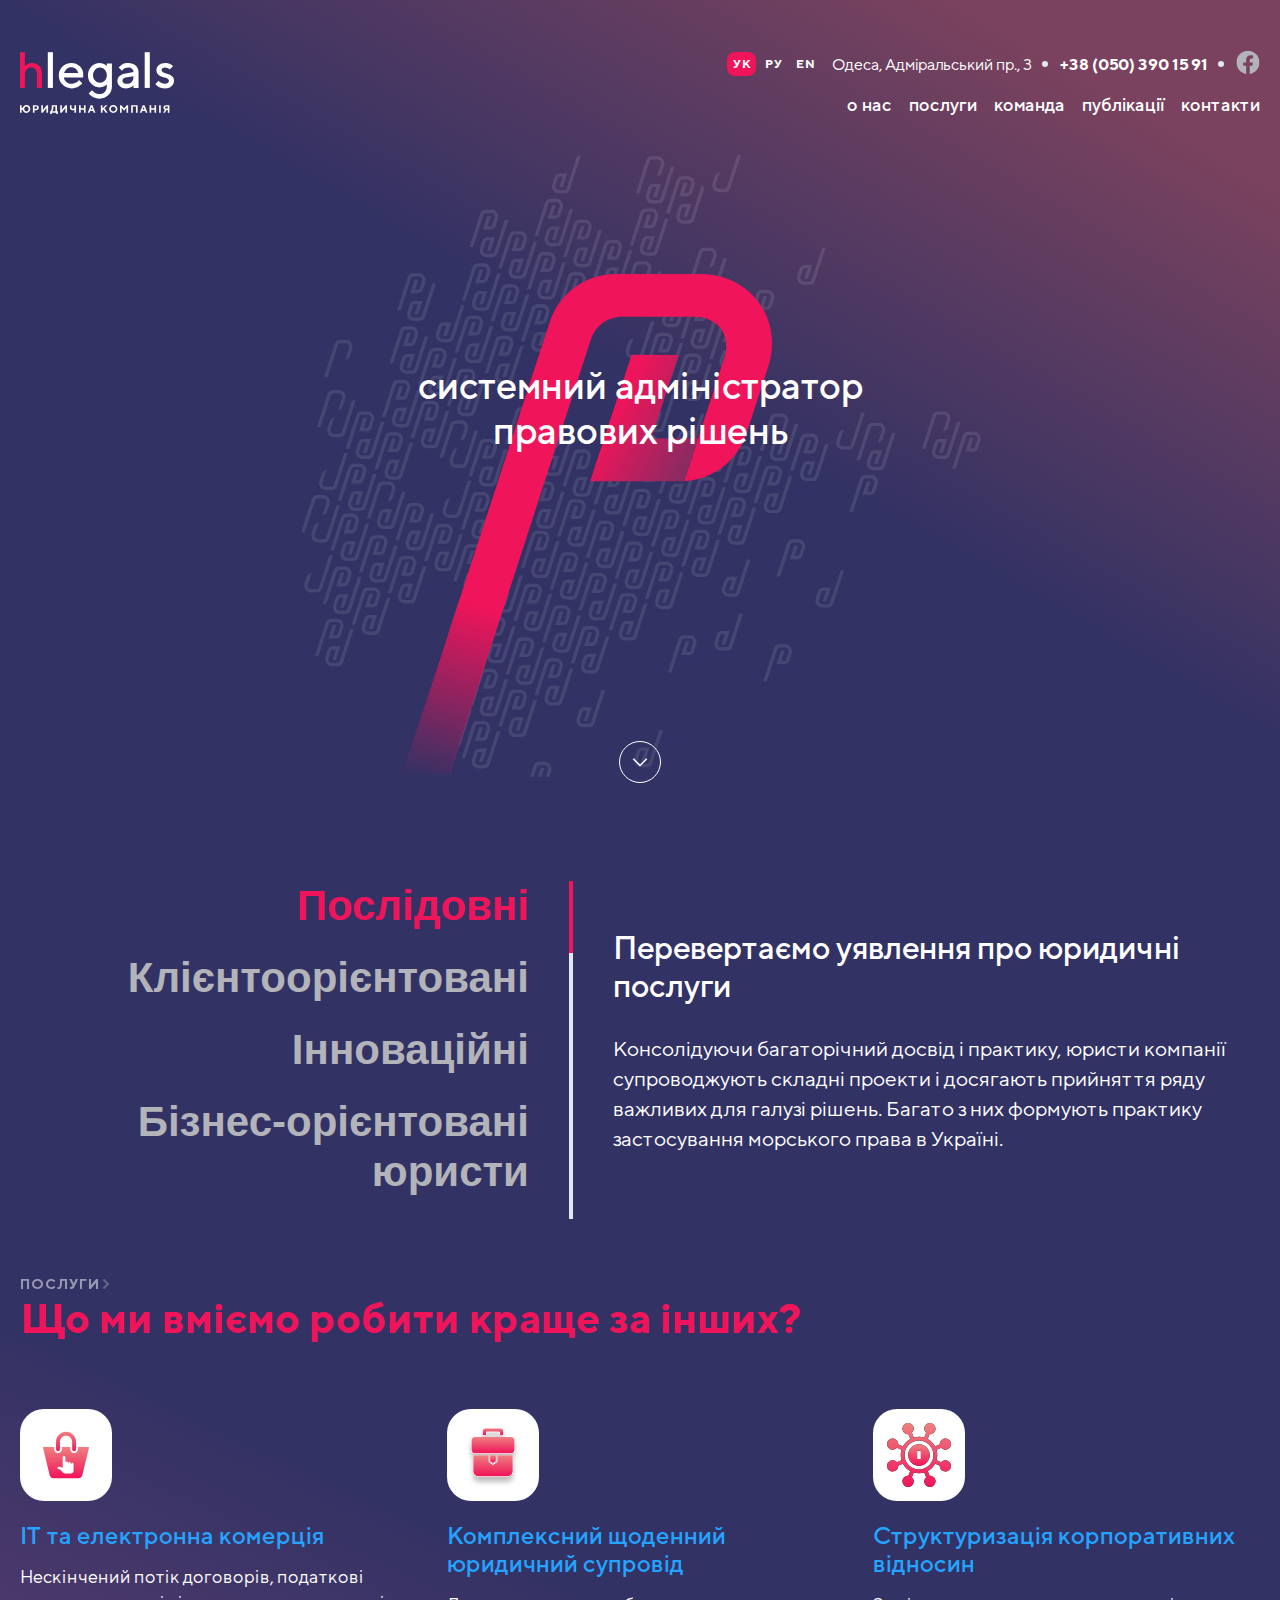
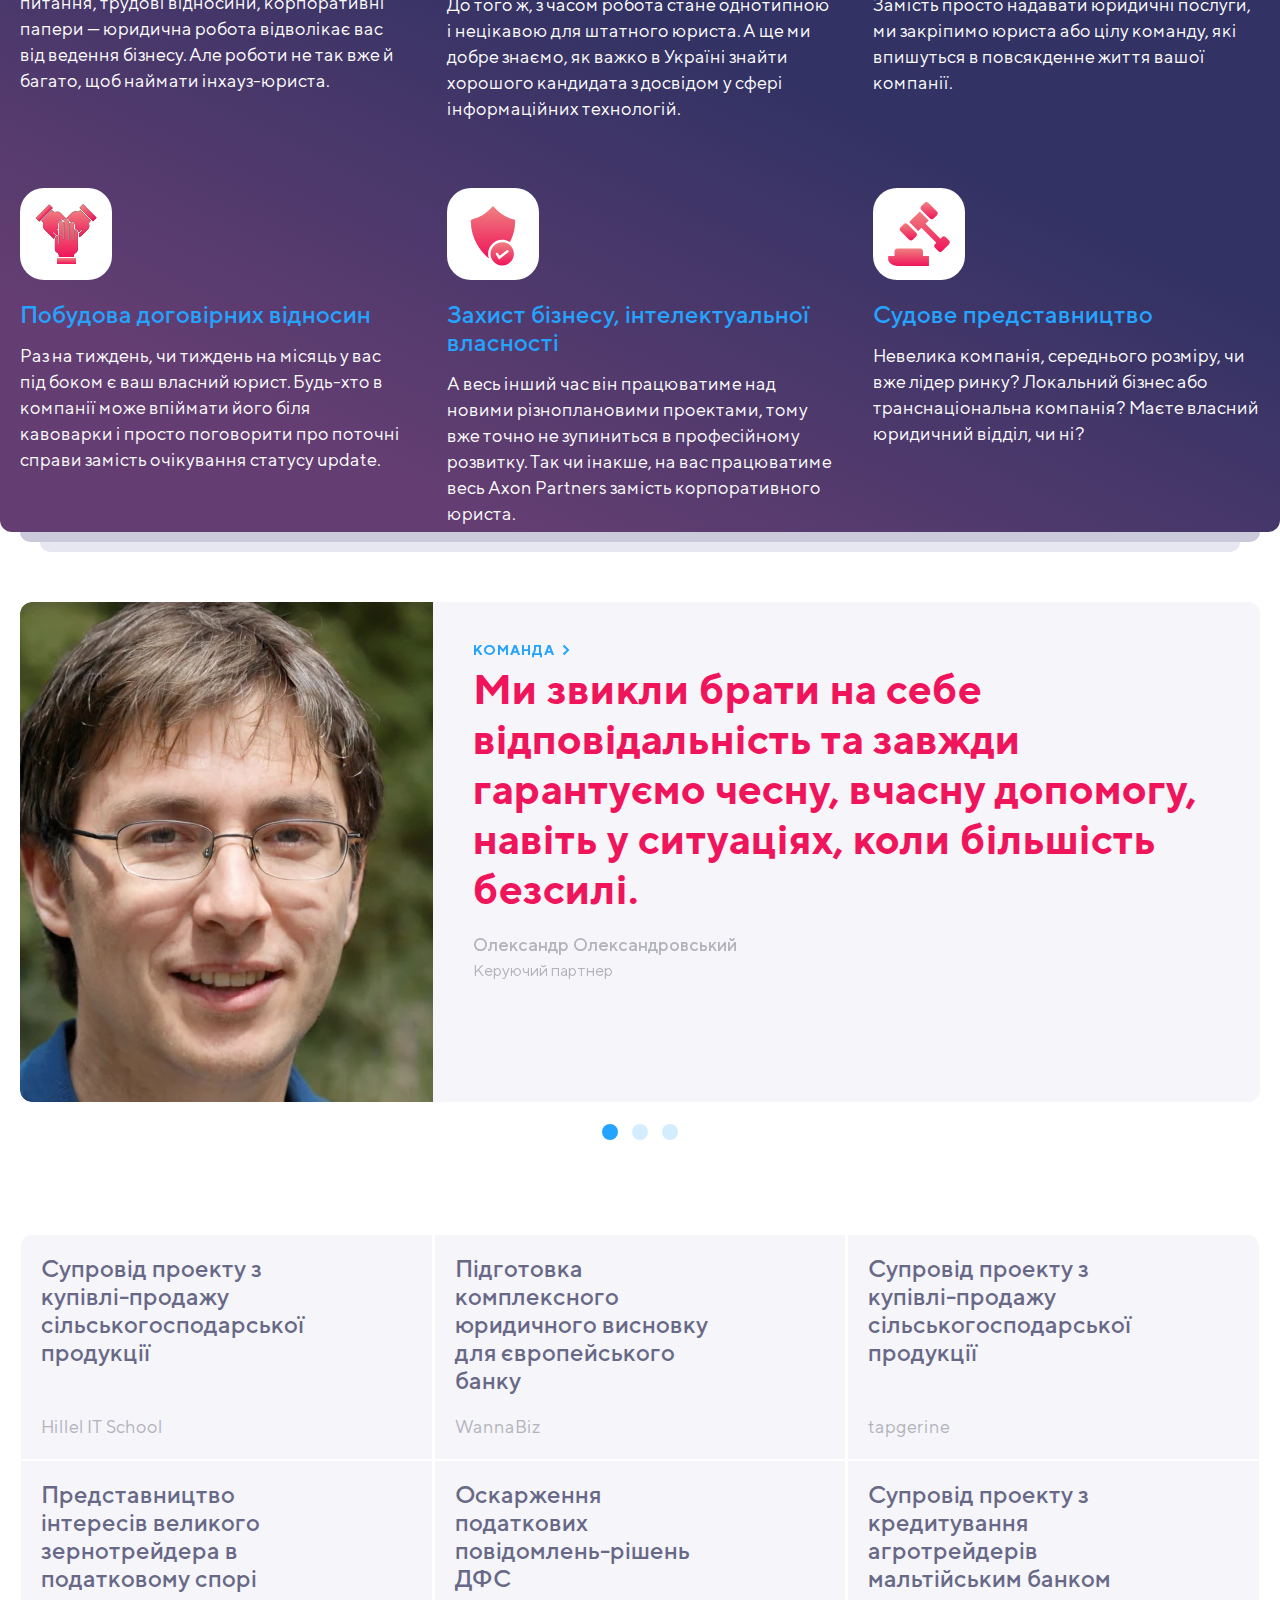
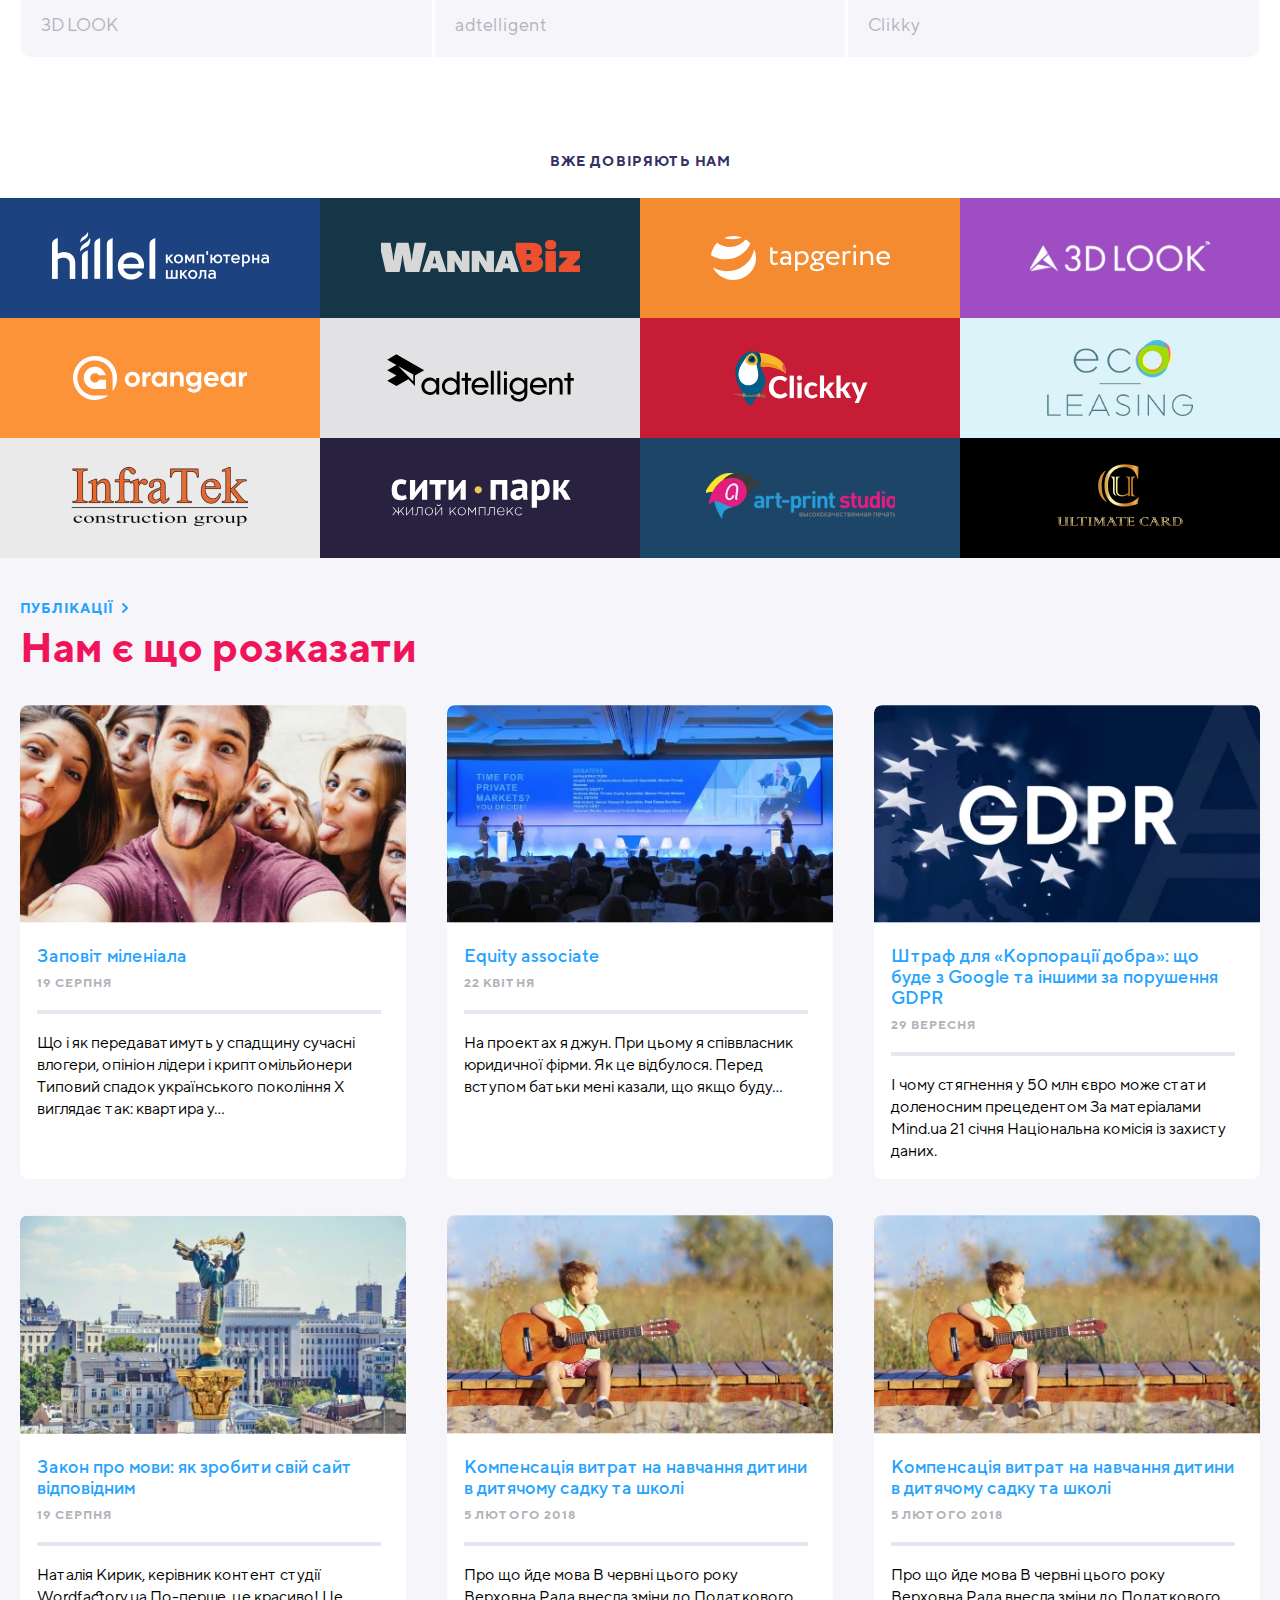
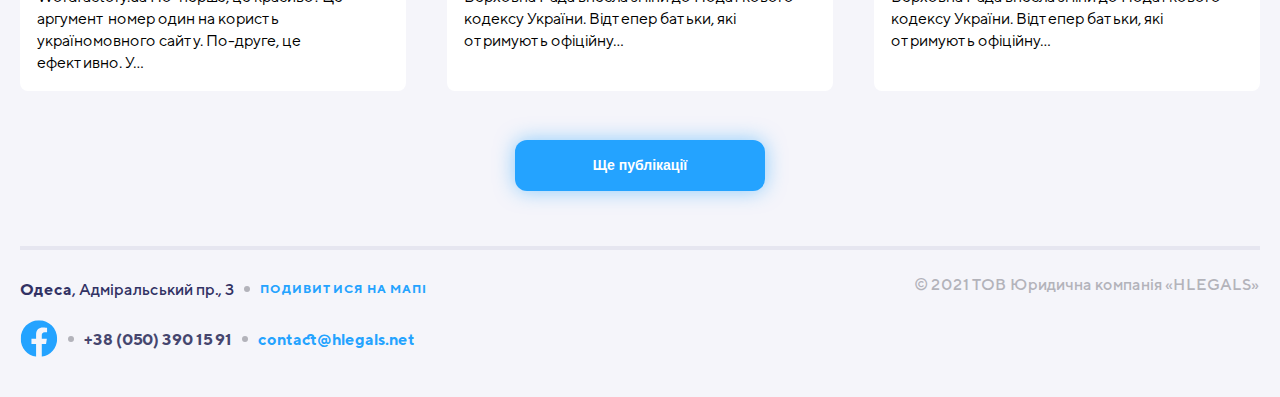
==== commit 2441347a: "changes" ====
--- a/app/index.html
+++ b/app/index.html
@@ -363,7 +363,7 @@
                     <div class="publication__card">
                         <a class="publication__link-img" href="#" aria-label="Публікації">
                             <picture>
-                                <source media="(min-width: 992px)" srcset="img/language-law_992.webp 1x, img/language-law_992@2x.webp 2x" type="image/webp">
+                                <source media="(min-width: 768px)" srcset="img/language-law_992.webp 1x, img/language-law_992@2x.webp 2x" type="image/webp">
                                 <source type="image/webp" srcset="img/language-law.webp 1x, img/language-law@2x.webp 2x">
                                 <source media="(min-width: 768px)" srcset="img/language-law_992.jpg 1x, img/language-law_992@2x.jpg 2x">
                                 <img src="img/language-law.jpg" srcset="img/language-law@2x.jpg 2x" alt="language-law">
--- a/app/css/style.css
+++ b/app/css/style.css
@@ -212,7 +212,13 @@
 }
 
 .header__nav.show {
-  display: block;
+  display: -webkit-box;
+  display: -ms-flexbox;
+  display: flex;
+  -webkit-box-orient: vertical;
+  -webkit-box-direction: normal;
+      -ms-flex-direction: column;
+          flex-direction: column;
 }
 
 .header__nav-item {
@@ -717,7 +723,6 @@
 
 .services__card {
   margin: 21px 0;
-  width: 335px;
   display: grid;
   grid-template-columns: auto 1fr;
   grid-template-rows: auto 1fr;
@@ -780,7 +785,7 @@
     margin: 0 -20px;
   }
   .services__card {
-    width: 33%;
+    width: 33.333%;
     display: -webkit-box;
     display: -ms-flexbox;
     display: flex;
@@ -951,7 +956,7 @@
   -webkit-box-direction: normal;
       -ms-flex-direction: column;
           flex-direction: column;
-  width: 335px;
+  width: 100%;
   background-color: #F5F5FA;
   border: 1px solid #FFFFFF;
   padding: 19px 20px;
@@ -977,6 +982,18 @@
   .case__link {
     width: 50%;
   }
+  .case__link:first-of-type {
+    border-radius: 12px 0 0 0;
+  }
+  .case__link:nth-of-type(2) {
+    border-radius: 0 12px 0 0;
+  }
+  .case__link:last-of-type {
+    border-radius: 0 0 12px 0;
+  }
+  .case__link:nth-last-of-type(2) {
+    border-radius: 0 0 0 12px;
+  }
 }
 
 @media (min-width: 992px) {
@@ -989,14 +1006,14 @@
     width: 33.3%;
     padding: 19px 120px 19px 20px;
   }
-  .case__link:first-of-type {
-    border-radius: 12px 0 0 0;
+  .case__link:nth-of-type(2) {
+    border-radius: 0;
   }
   .case__link:nth-of-type(3) {
     border-radius: 0 12px 0 0;
   }
-  .case__link:last-of-type {
-    border-radius: 0 0 12px 0;
+  .case__link:nth-last-of-type(2) {
+    border-radius: 0;
   }
   .case__link:nth-last-of-type(3) {
     border-radius: 0 0 0 12px;
@@ -1141,10 +1158,13 @@
 
 .publication__wrap {
   margin-bottom: 30px;
-  width: 335px;
+  width: 100%;
   display: -webkit-box;
   display: -ms-flexbox;
   display: flex;
+  -webkit-box-pack: center;
+      -ms-flex-pack: center;
+          justify-content: center;
 }
 
 .publication__wrap_hidden-mobile {
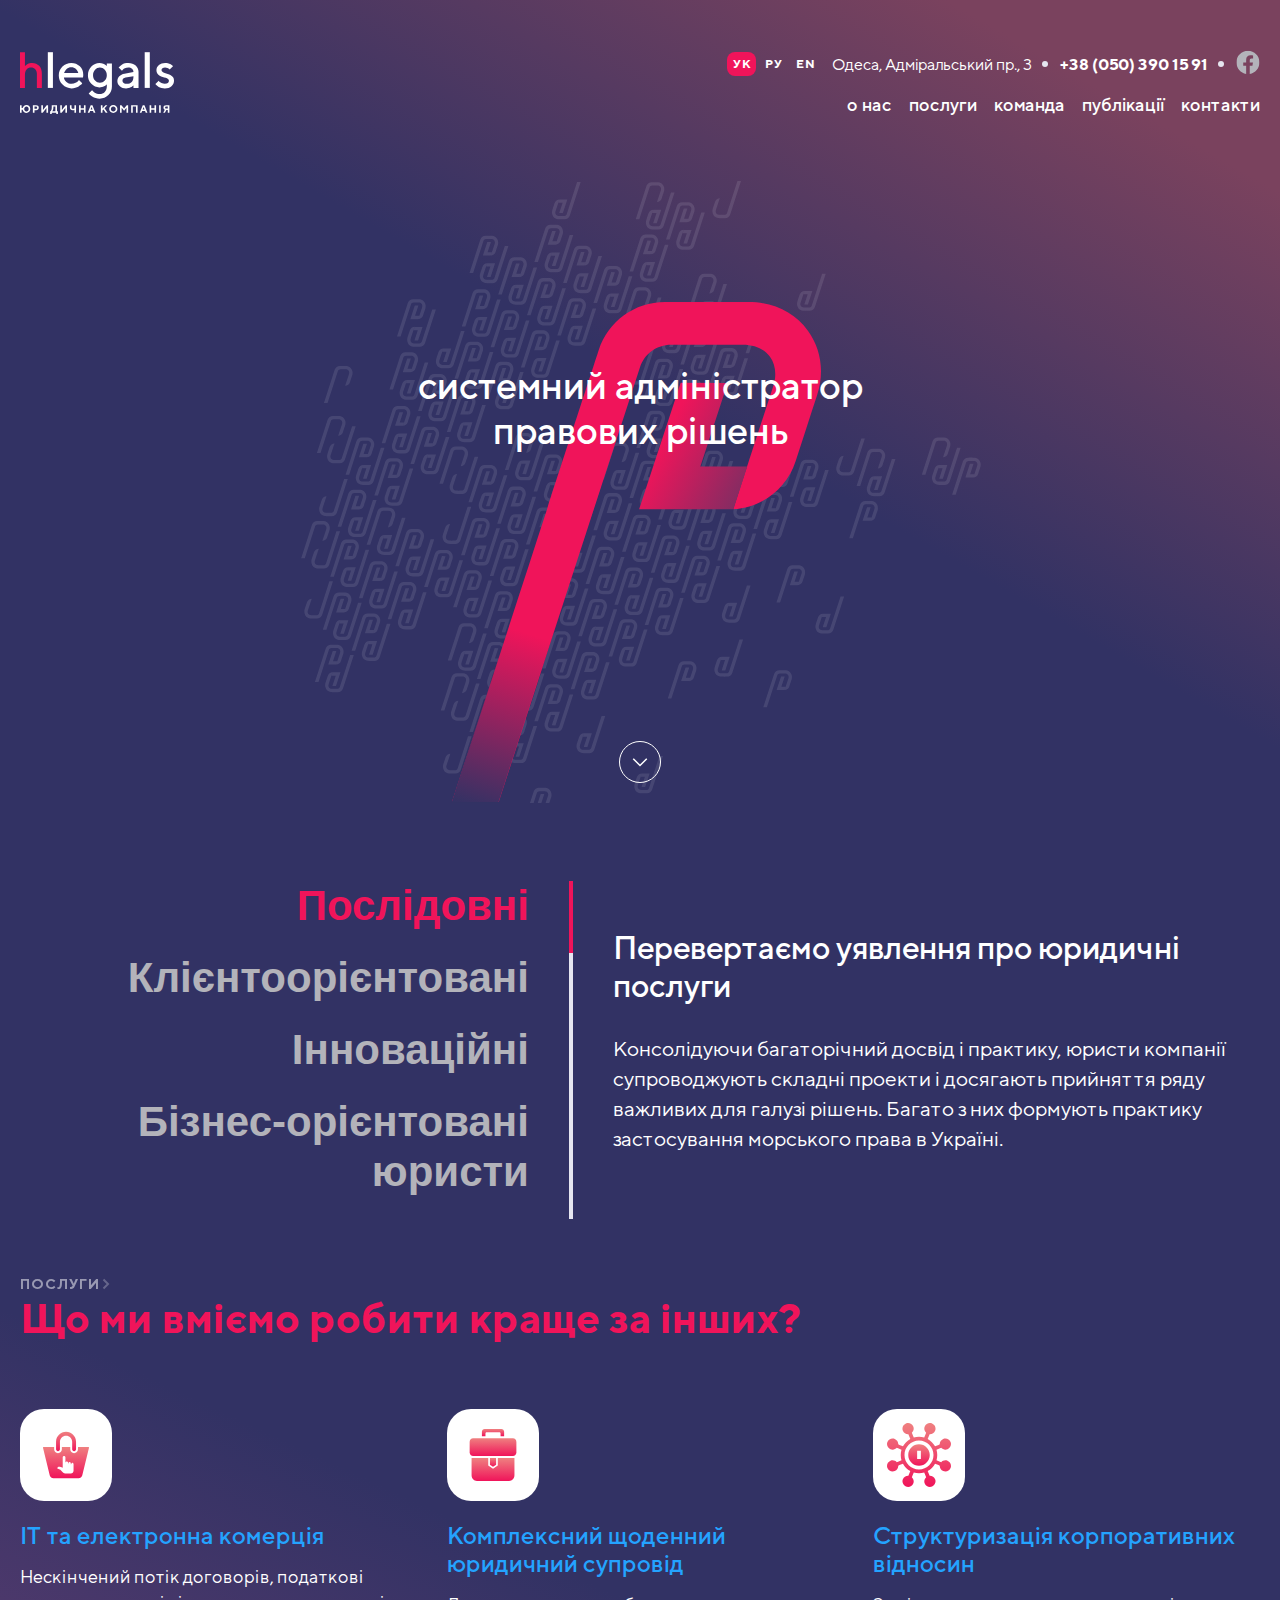
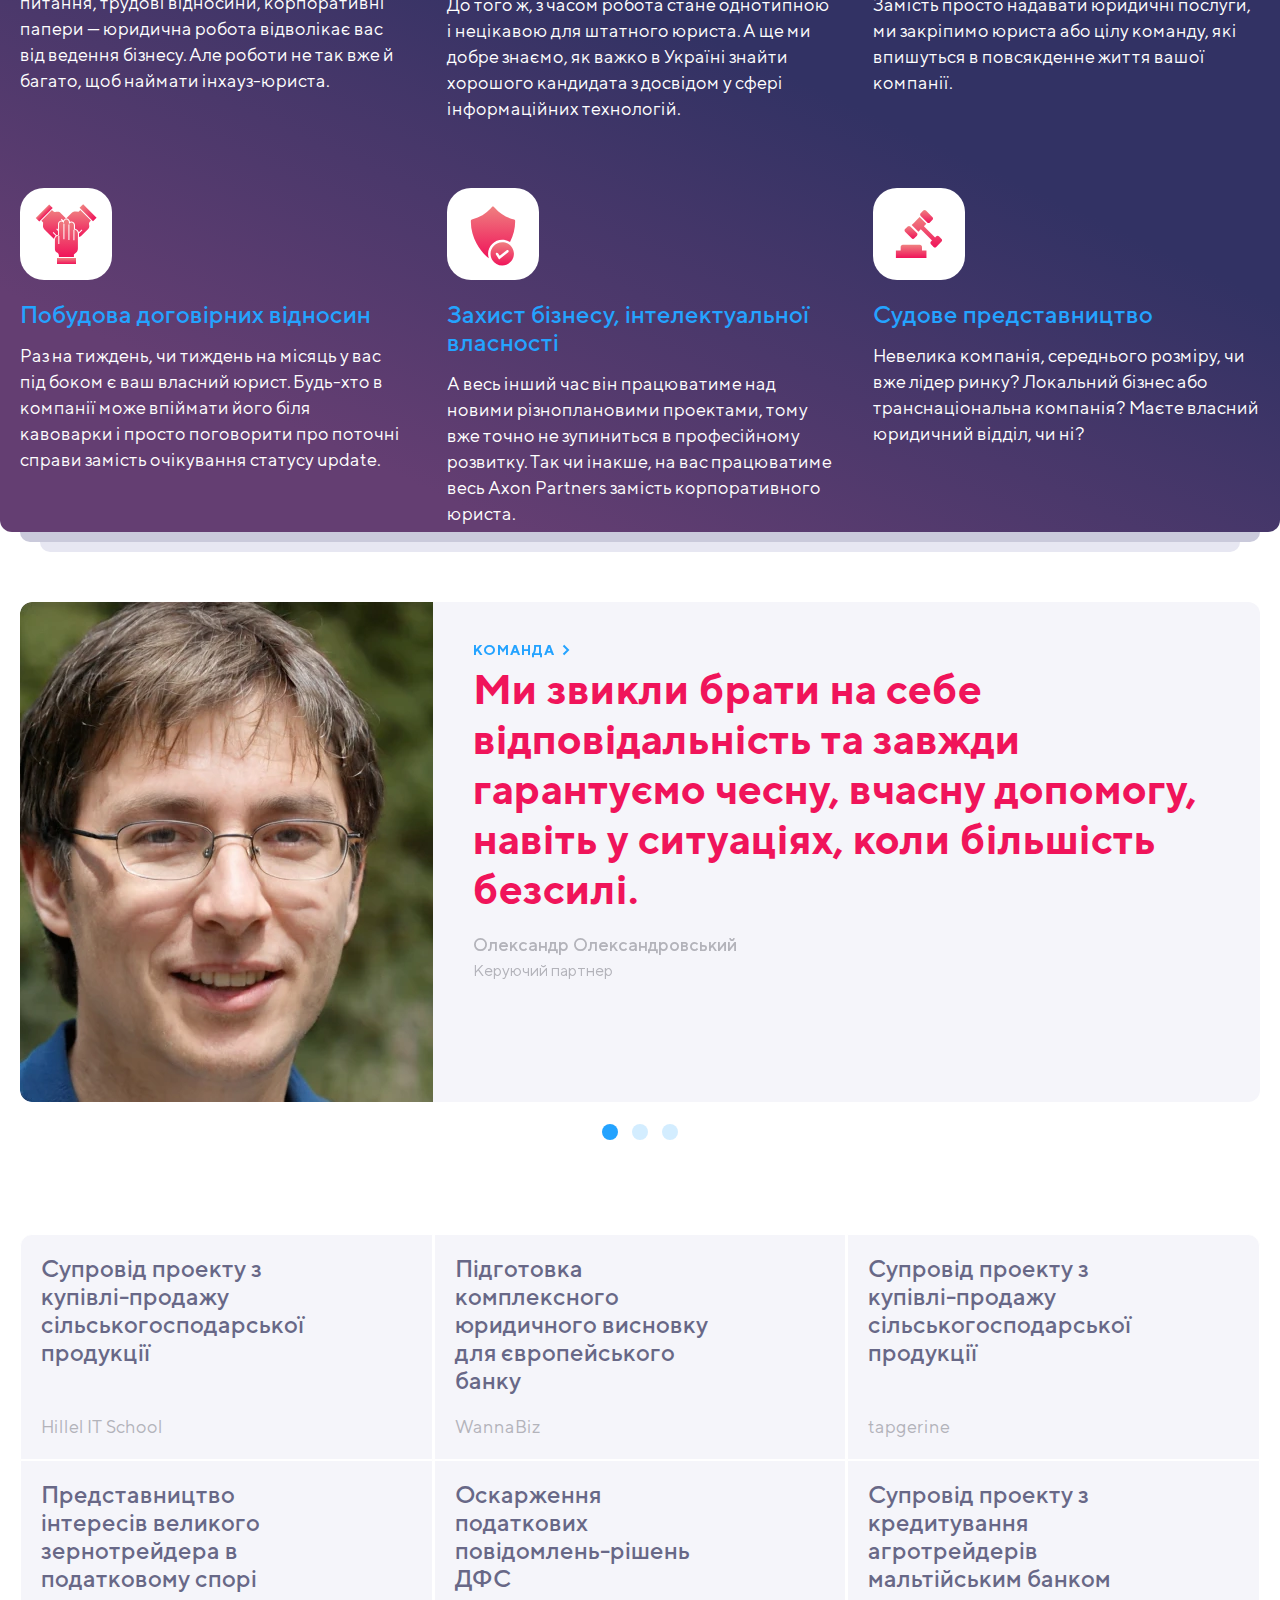
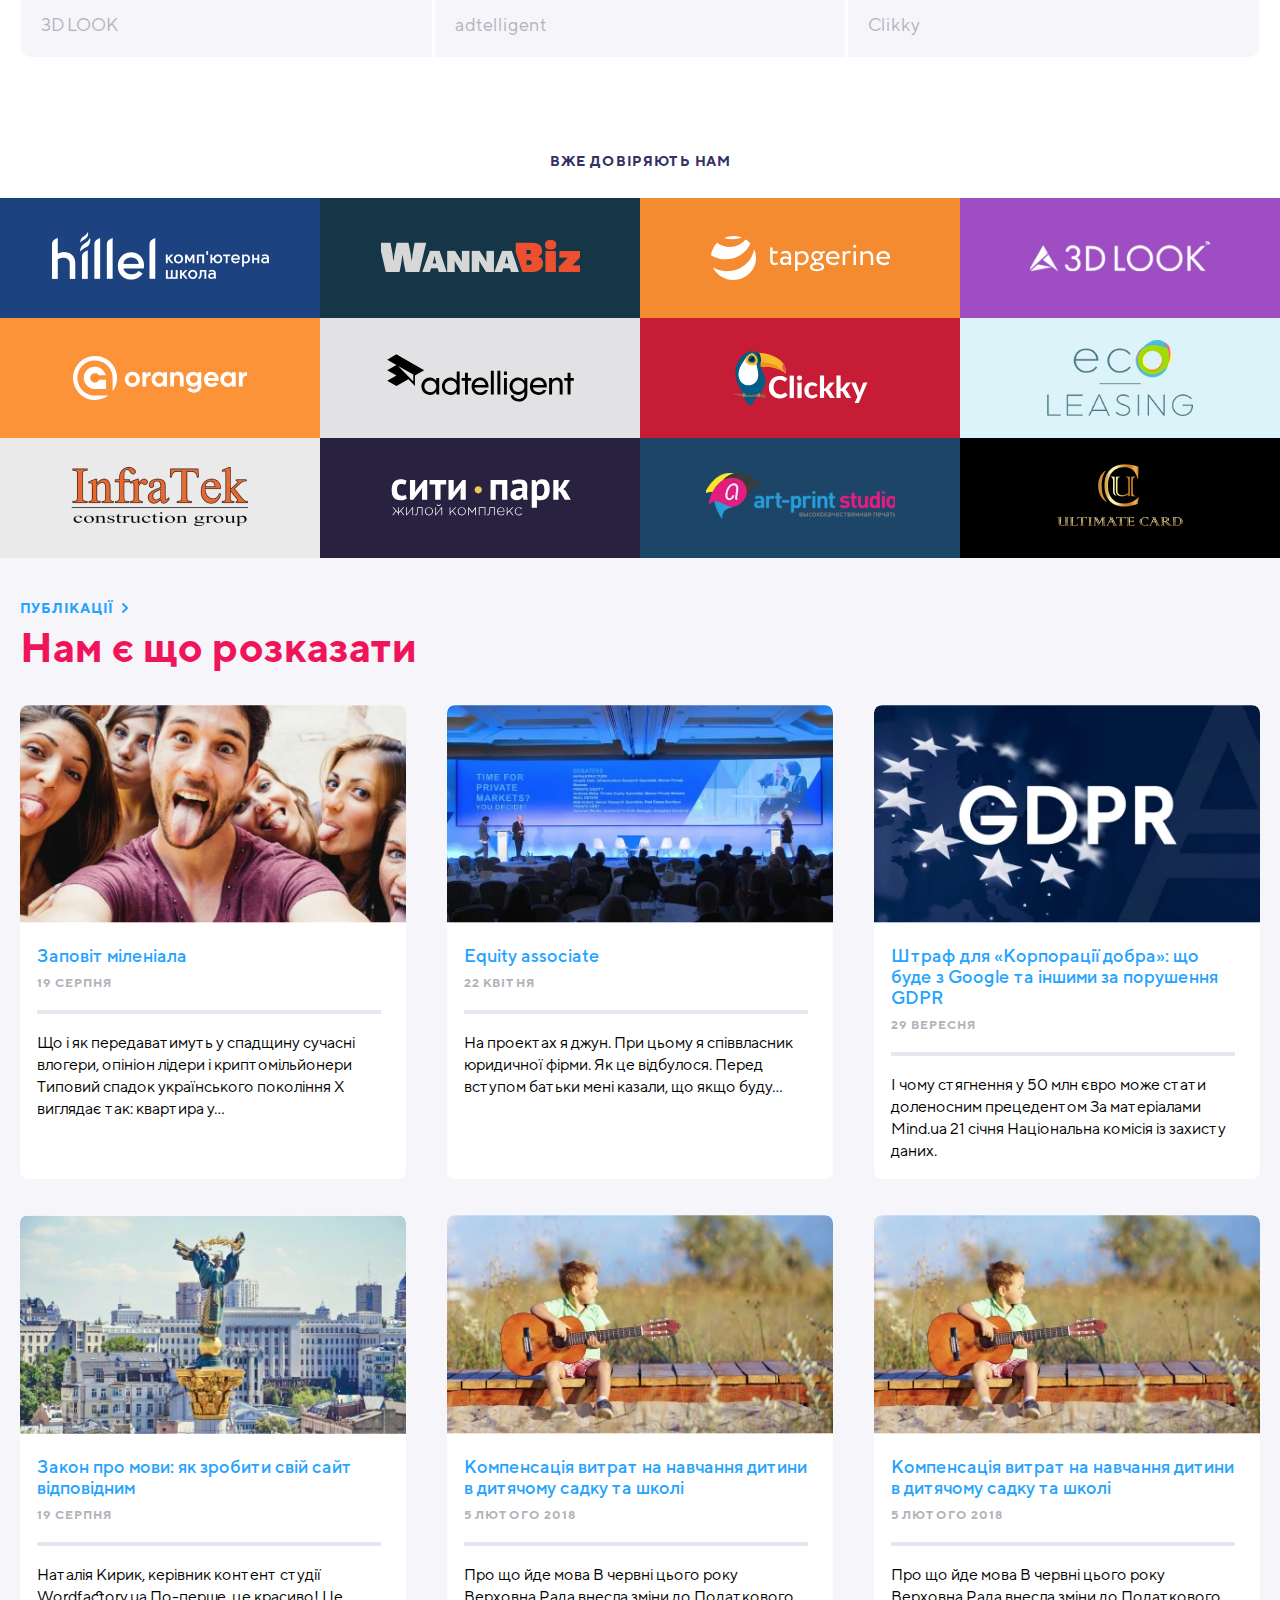
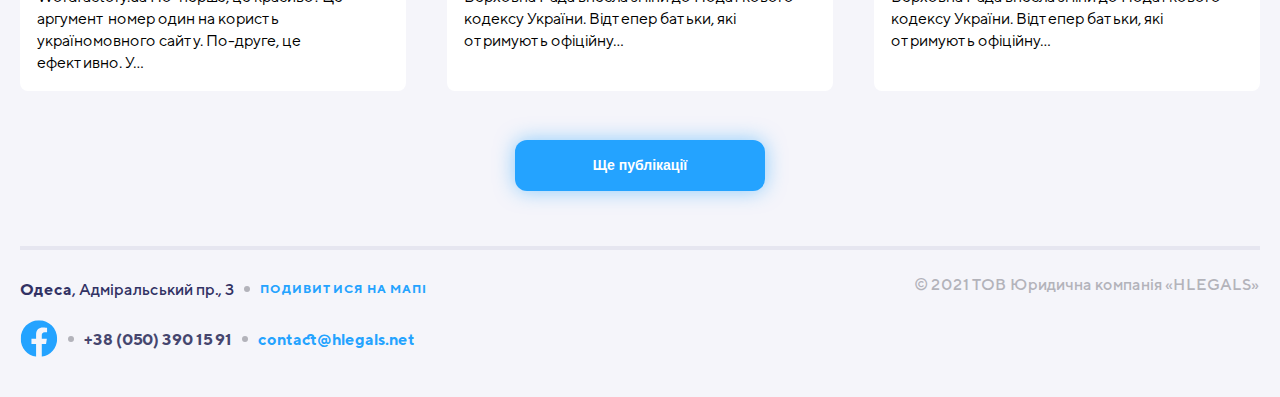
==== commit ca8ec900: "changes_2" ====
--- a/app/index.html
+++ b/app/index.html
@@ -40,11 +40,11 @@
                         <a href="#">публікації</a>
                         <a href="#">контакти</a>
                     </nav>
+                    <div class="mask header__mask" id="header-mask"></div>
                 </div>
             </header>
             <section class="banner">
                 <div class="banner__wrap">
-                    <img src="img/logo-p.svg" alt="logo-p">
                     <h1 class="banner__title">системний адміністратор правових рішень</h1>
                     <a class="banner__link" href="#services">
                         <svg class="banner__link-svg" width="18" height="9">
@@ -102,32 +102,32 @@
                 <h2 class="services__title">Що ми вміємо робити краще за інших?</h2>
                 <div class="services__wrap">
                     <div class="services__card">
-                        <img src="img/it-and-commerce.svg" width="44" height="44" alt="it-and-commerce">
+                        <div class="services__card-img"></div>
                         <a class="services__card-title" href="./service-page.html">IT та електронна комерція</a>
                         <p class="services__card-text">Нескінчений потік договорів, податкові питання, трудові відносини, корпоративні папери — юридична робота відволікає вас від ведення бізнесу. Але роботи не так вже й багато, щоб наймати інхауз-юриста.</p>
                     </div>
                     <div class="services__card">
-                        <img src="img/daily-help.svg" width="44" height="44" alt="daily-help">
+                        <div class="services__card-img services__card-img_daily-help"></div>
                         <a class="services__card-title" href="./service-page.html">Комплексний щоденний юридичний супровід</a>
                         <p class="services__card-text">До того ж, з часом робота стане однотипною і нецікавою для штатного юриста. А ще ми добре знаємо, як важко в Україні знайти хорошого кандидата з досвідом у сфері інформаційних технологій.</p>
                     </div>
                     <div class="services__card">
-                        <img src="img/structuring.svg" width="44" height="44" alt="structuring">
+                        <div class="services__card-img services__card-img_structuring"></div>
                         <a class="services__card-title" href="./service-page.html">Структуризація корпоративних відносин</a>
                         <p class="services__card-text">Замість просто надавати юридичні послуги, ми закріпимо юриста або цілу команду, які впишуться в повсякденне життя вашої компанії.</p>
                     </div>
                     <div class="services__card">
-                        <img src="img/hand-together.svg" width="44" height="44" alt="hand-together">
+                        <div class="services__card-img services__card-img_hand-together"></div>
                         <a class="services__card-title" href="./service-page.html">Побудовa договірних відносин</a>
                         <p class="services__card-text">Раз на тиждень, чи тиждень на місяць у вас під боком є ваш власний юрист. Будь-хто в компанії може впіймати його біля кавоварки і просто поговорити про поточні справи замість очікування статусу update.</p>
                     </div>
                     <div class="services__card">
-                        <img src="img/security-protection.svg" width="44" height="44" alt="security-protection">
+                        <div class="services__card-img services__card-img_security-protection"></div>
                         <a class="services__card-title" href="./service-page.html">Захист бізнесу, інтелектуальної власності</a>
                         <p class="services__card-text">А весь інший час він працюватиме над новими різноплановими проектами, тому вже точно не зупиниться в професійному розвитку. Так чи інакше, на вас працюватиме весь Axon Partners замість корпоративного юриста.</p>
                     </div>
                     <div class="services__card">
-                        <img src="img/lawyer.svg" width="36" height="37" alt="lawyer">
+                        <div class="services__card-img services__card-img_lawyer"></div>
                         <a class="services__card-title" href="./service-page.html">Судове представництво</a>
                         <p class="services__card-text">Невелика компанія, середнього розміру, чи вже лідер ринку? Локальний бізнес або транснаціональна компанія? Маєте власний юридичний відділ, чи ні?</p>
                     </div>
@@ -380,9 +380,9 @@
                     <div class="publication__card">
                         <a class="publication__link-img" href="#" aria-label="Публікації">
                             <picture>
-                                <source media="(min-width: 992px)" srcset="img/kindergraten-school_992.webp 1x, img/kindergraten-school_992@2x.webp 2x" type="image/webp">
+                                <source media="(min-width: 768px)" srcset="img/kindergraten-school_992.webp 1x, img/kindergraten-school_992@2x.webp 2x" type="image/webp">
                                 <source type="image/webp" srcset="img/kindergraten-school.webp 1x, img/kindergraten-school@2x.webp 2x">
-                                <source media="(min-width: 992px)" srcset="img/kindergraten-school_992.jpg 1x, img/kindergraten-school_992@2x.jpg 2x">
+                                <source media="(min-width: 768px)" srcset="img/kindergraten-school_992.jpg 1x, img/kindergraten-school_992@2x.jpg 2x">
                                 <img src="img/kindergraten-school.jpg" srcset="img/kindergraten-school@2x.jpg 2x" alt="kindergraten-school">
                             </picture>
                         </a>
@@ -397,9 +397,9 @@
                     <div class="publication__card">
                         <a class="publication__link-img" href="#" aria-label="Публікації">
                             <picture>
-                                <source media="(min-width: 992px)" srcset="img/kindergraten-school_992.webp 1x, img/kindergraten-school_992@2x.webp 2x" type="image/webp">
+                                <source media="(min-width: 768px)" srcset="img/kindergraten-school_992.webp 1x, img/kindergraten-school_992@2x.webp 2x" type="image/webp">
                                 <source type="image/webp" srcset="img/kindergraten-school.webp 1x, img/kindergraten-school@2x.webp 2x">
-                                <source media="(min-width: 992px)" srcset="img/kindergraten-school_992.jpg 1x, img/kindergraten-school_992@2x.jpg 2x">
+                                <source media="(min-width: 768px)" srcset="img/kindergraten-school_992.jpg 1x, img/kindergraten-school_992@2x.jpg 2x">
                                 <img src="img/kindergraten-school.jpg" srcset="img/kindergraten-school@2x.jpg 2x" alt="kindergraten-school">
                             </picture>
                         </a>
--- a/app/css/style.css
+++ b/app/css/style.css
@@ -60,8 +60,15 @@
 }
 
 .header-banner-fon {
-  background: linear-gradient(30deg, #323264 14.33%, #323264 51.39%, #7A425E 87.53%);
+  background: url(../img/logo-p.svg) no-repeat bottom center, linear-gradient(30deg, #323264 14.33%, #323264 51.39%, #7A425E 87.53%);
   background-color: #323264;
+}
+
+@media (min-width: 992px) {
+  .header-banner-fon {
+    background: url(../img/logo-p.svg) bottom left 46%, url(../img/logo-pattern.svg) bottom center, linear-gradient(30deg, #323264 14.33%, #323264 51.39%, #7A425E 87.53%);
+    background-repeat: no-repeat;
+  }
 }
 
 .header-service-fon {
@@ -190,6 +197,8 @@
   background-position: center;
   cursor: pointer;
   border: none;
+  position: relative;
+  z-index: 1000;
 }
 
 .header__btn.active {
@@ -207,8 +216,8 @@
   position: absolute;
   right: 0;
   top: 40px;
-  z-index: 10;
   display: none;
+  z-index: 1000;
 }
 
 .header__nav.show {
@@ -254,6 +263,14 @@
   color: #F0145A;
 }
 
+.header__mask {
+  display: none;
+}
+
+.header__mask.open {
+  display: block;
+}
+
 @media (min-width: 768px) {
   .header__wrap {
     grid-template-columns: 1fr 1fr;
@@ -380,15 +397,7 @@
       -ms-flex-direction: column;
           flex-direction: column;
   max-width: 335px;
-  position: relative;
   margin: auto;
-}
-
-.banner__wrap img {
-  max-width: 100%;
-  position: absolute;
-  bottom: 2%;
-  right: 20%;
 }
 
 .banner__title {
@@ -398,8 +407,6 @@
   line-height: 45px;
   color: #FFFFFF;
   text-align: center;
-  position: relative;
-  z-index: 2;
 }
 
 .banner__link {
@@ -411,8 +418,6 @@
   border: 1px solid #FFFFFF;
   border-radius: 50%;
   margin: auto;
-  position: relative;
-  z-index: 2;
 }
 
 .banner__link-svg {
@@ -434,15 +439,9 @@
 @media (min-width: 992px) {
   .banner {
     padding-top: 235px;
-    background-image: url(../img/logo-pattern.svg);
-    background-repeat: no-repeat;
-    background-position: center;
   }
   .banner__wrap {
     max-width: 600px;
-  }
-  .banner__wrap img {
-    right: 28%;
   }
   .banner__title {
     margin-bottom: 288px;
@@ -723,18 +722,41 @@
 
 .services__card {
   margin: 21px 0;
-  display: grid;
-  grid-template-columns: auto 1fr;
-  grid-template-rows: auto 1fr;
-}
-
-.services__card img {
-  background-color: #FFFFFF;
-  border-radius: 18px;
+}
+
+.services__card-img {
   width: 64px;
   height: 64px;
-  padding: 10px;
+  border-radius: 18px;
+  background-color: #FFFFFF;
+  background-image: url(../img/it-and-commerce.svg);
+  background-position: center;
+  background-repeat: no-repeat;
+  background-size: 44px 44px;
+  display: inline-block;
+  vertical-align: middle;
   margin-right: 10px;
+}
+
+.services__card-img_daily-help {
+  background-image: url(../img/daily-help.svg);
+}
+
+.services__card-img_structuring {
+  background-image: url(../img/structuring.svg);
+}
+
+.services__card-img_hand-together {
+  background-image: url(../img/hand-together.svg);
+}
+
+.services__card-img_security-protection {
+  background-image: url(../img/security-protection.svg);
+}
+
+.services__card-img_lawyer {
+  background-image: url(../img/lawyer.svg);
+  background-size: 36px 37px;
 }
 
 .services__card-title {
@@ -742,8 +764,9 @@
   font-size: 18px;
   line-height: 21px;
   color: #24A3FF;
-  -ms-flex-item-align: center;
-      align-self: center;
+  display: inline-block;
+  vertical-align: middle;
+  width: 70%;
 }
 
 .services__card-title:hover {
@@ -759,7 +782,6 @@
   line-height: 22px;
   color: #FFFFFF;
   margin-top: 8px;
-  grid-column: 1 / 3;
 }
 
 @media (min-width: 768px) {
@@ -796,19 +818,22 @@
     padding: 66px 20px 0;
     margin: 0;
   }
-  .services__card img {
+  .services__card-img {
     width: 92px;
     height: 92px;
-    padding: 14px;
     border-radius: 24px;
+    background-size: 64px 64px;
     margin-bottom: 20px;
+  }
+  .services__card-img_lawyer {
+    background-size: 48px 48px;
   }
   .services__card-title {
     font-size: 24px;
     line-height: 28px;
-    position: static;
     -ms-flex-item-align: start;
         align-self: flex-start;
+    width: 100%;
   }
   .services__card-text {
     font-size: 18px;
